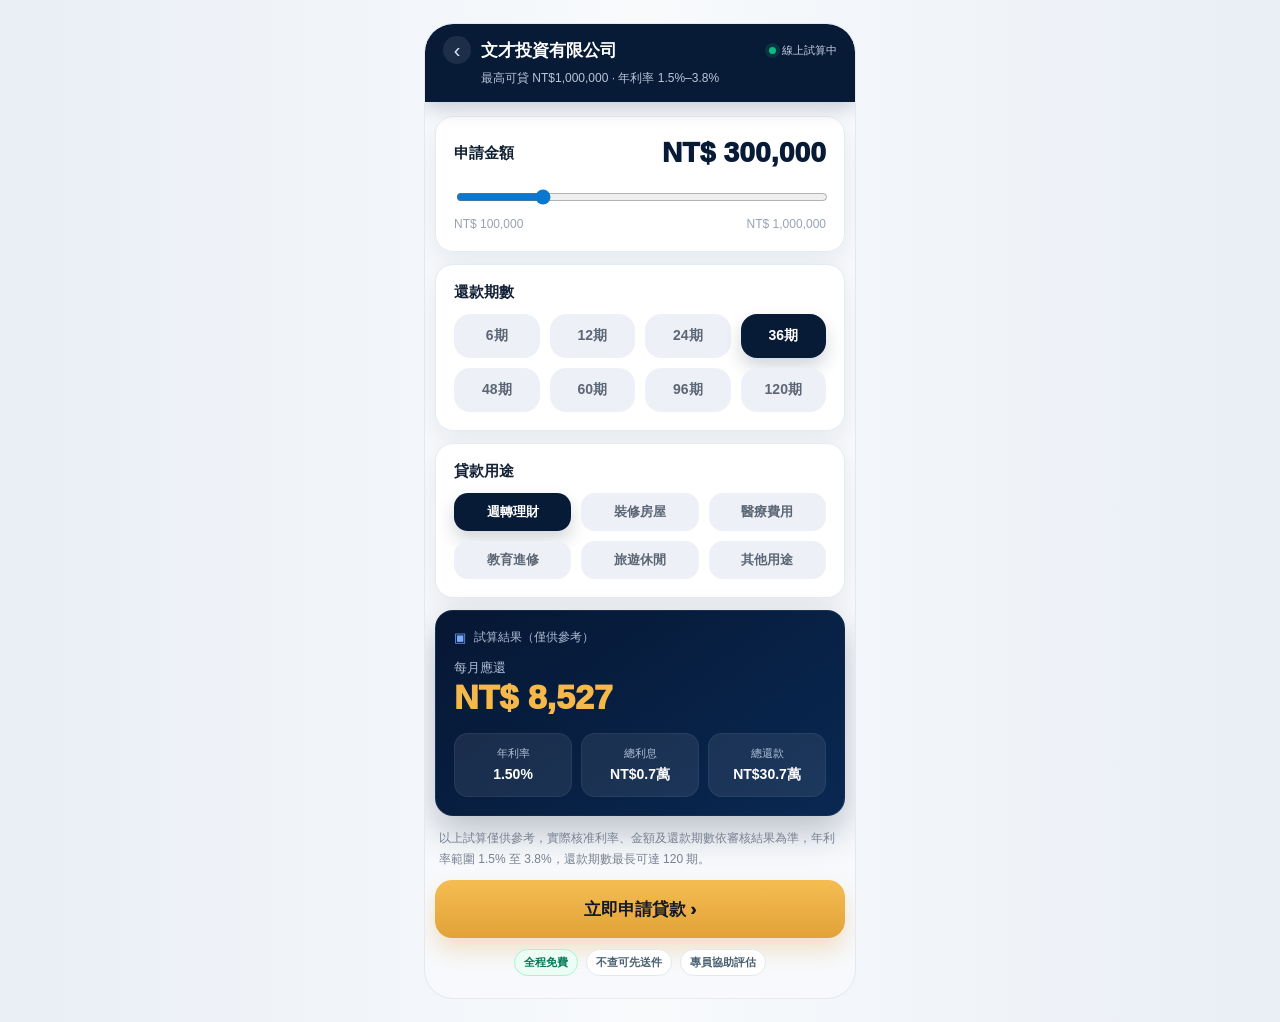
==== index.html @ 7d898fda "Create independent G landing page and admin" ====
<!doctype html>
<html lang="zh-Hant">
<head>
  <meta charset="utf-8">
  <meta name="viewport" content="width=device-width, initial-scale=1, viewport-fit=cover">
  <title>快速貸款試算｜文才投資有限公司</title>
  <meta name="description" content="線上完成貸款需求試算，最高可評估 NT$1,000,000，填寫資料後由專員協助確認方案。">
  <script src="page-config.js?v=20260815-pageview"></script>
  <style>
    :root{
      --navy:#071a36;
      --navy2:#0c274d;
      --blue:#0b78d0;
      --gold:#e8a635;
      --gold2:#f0b848;
      --ink:#102033;
      --muted:#6a7280;
      --line:#e0e6ee;
      --soft:#f3f6fa;
      --white:#fff;
      --green:#10b981;
      --danger:#dc2626;
      --shadow:0 16px 40px rgba(12,39,77,.14);
    }
    *{box-sizing:border-box}
    html{scroll-behavior:smooth}
    body{
      margin:0;
      font-family:"Microsoft JhengHei","PingFang TC",-apple-system,BlinkMacSystemFont,"Segoe UI",sans-serif;
      background:#eef2f6;
      color:var(--ink);
      -webkit-font-smoothing:antialiased;
    }
    button,input,select{font:inherit}
    button{cursor:pointer;-webkit-tap-highlight-color:transparent}
    .app{
      width:min(430px,100%);
      min-height:100dvh;
      margin:0 auto;
      background:#f7f9fc;
      position:relative;
      box-shadow:0 0 0 1px rgba(15,23,42,.06);
      overflow:hidden;
    }
    .top{
      min-height:70px;
      background:var(--navy);
      color:#fff;
      padding:12px 18px 15px;
      position:sticky;
      top:0;
      z-index:20;
      box-shadow:0 6px 20px rgba(7,26,54,.2);
    }
    .brand-row{display:flex;align-items:center;justify-content:space-between;gap:14px}
    .brand{display:flex;align-items:center;gap:10px;min-width:0}
    .back-dot{
      width:28px;height:28px;border-radius:50%;
      display:grid;place-items:center;
      background:rgba(255,255,255,.09);
      color:#dbeafe;
      font-size:20px;
      flex:none;
    }
    .brand-name{font-weight:900;font-size:17px;white-space:nowrap;overflow:hidden;text-overflow:ellipsis}
    .status{display:flex;align-items:center;gap:6px;font-size:11px;color:#c7d2e5;white-space:nowrap}
    .status:before{content:"";width:7px;height:7px;border-radius:50%;background:var(--green);box-shadow:0 0 0 4px rgba(16,185,129,.16)}
    .sub-head{margin:6px 0 0 38px;color:#b9c6d8;font-size:12px}
    .screen{display:none;min-height:calc(100dvh - 70px)}
    .screen.active{display:block}
    .estimate{padding:14px 10px 22px}
    .card{
      background:var(--white);
      border:1px solid #e5ebf2;
      border-radius:18px;
      box-shadow:0 10px 26px rgba(13,27,54,.07);
      padding:18px;
      margin-bottom:12px;
    }
    .calc-card{padding:20px 18px}
    .row-title{display:flex;align-items:center;justify-content:space-between;gap:12px;margin-bottom:18px}
    .label{font-size:15px;font-weight:900;color:#102033}
    .amount-display{font-size:28px;font-weight:950;color:var(--navy);letter-spacing:.2px}
    .range{width:100%;accent-color:var(--blue)}
    .range-scale{display:flex;justify-content:space-between;color:#98a2b3;font-size:12px;margin-top:8px}
    .section-label{font-size:15px;font-weight:950;margin:0 0 12px;color:#142238}
    .option-grid{display:grid;grid-template-columns:repeat(4,1fr);gap:10px}
    .purpose-grid{grid-template-columns:repeat(3,1fr)}
    .option{
      border:0;
      min-height:44px;
      border-radius:16px;
      background:#edf1f7;
      color:#5d6675;
      font-weight:900;
      font-size:14px;
      transition:.16s transform,.16s background,.16s color,.16s box-shadow;
    }
    .purpose-grid .option{min-height:38px;border-radius:14px;font-size:13px}
    .option.selected{
      background:var(--navy);
      color:#fff;
      box-shadow:0 9px 18px rgba(7,26,54,.18);
    }
    .option:active,.primary-btn:active,.line-btn:active,.next-btn:active,.back-btn:active{transform:scale(.98)}
    .result-card{
      background:linear-gradient(145deg,#061733,#092852);
      color:#fff;
      border-color:rgba(255,255,255,.06);
      box-shadow:0 16px 35px rgba(7,26,54,.25);
    }
    .result-kicker{display:flex;align-items:center;gap:8px;font-size:12px;color:#aebed4;margin-bottom:13px}
    .result-kicker:before{content:"▣";font-size:13px;color:#7aa7ff}
    .monthly-label{font-size:13px;color:#aebed4;margin-bottom:2px}
    .monthly-amount{font-size:34px;line-height:1.1;font-weight:950;color:#f5b84a;margin-bottom:17px}
    .result-stats{display:grid;grid-template-columns:repeat(3,1fr);gap:9px}
    .stat{background:rgba(255,255,255,.08);border:1px solid rgba(255,255,255,.06);border-radius:14px;padding:12px 6px;text-align:center}
    .stat span{display:block;color:#aebed4;font-size:11px;margin-bottom:4px}
    .stat b{font-size:14px}
    .note{font-size:12px;color:#778190;line-height:1.7;padding:0 4px 11px}
    .primary-btn{
      width:100%;
      border:0;
      min-height:58px;
      border-radius:17px;
      background:linear-gradient(180deg,#f4bd52,#e2a238);
      color:#111827;
      font-weight:950;
      font-size:17px;
      box-shadow:0 12px 22px rgba(226,162,56,.28);
    }
    .trust-row{display:flex;justify-content:center;gap:8px;flex-wrap:wrap;margin-top:11px}
    .trust{font-size:11px;font-weight:900;color:#486071;background:#fff;border:1px solid #e2e8f0;border-radius:999px;padding:5px 9px}
    .trust.green{color:#047857;background:#ecfdf5;border-color:#a7f3d0}
    .form-wrap{padding:14px 12px 22px}
    .form-card{background:#fff;border:1px solid #e5ebf2;border-radius:20px;box-shadow:var(--shadow);padding:18px}
    .steps{display:flex;align-items:center;margin-bottom:18px}
    .step-dot{
      width:30px;height:30px;border-radius:50%;
      display:grid;place-items:center;
      background:#e5eaf1;color:#718096;
      font-size:13px;font-weight:950;
    }
    .step-dot.active{background:var(--blue);color:#fff}
    .step-dot.done{background:var(--green);color:#fff}
    .step-line{height:3px;flex:1;background:#e5eaf1}
    .step-line.done{background:var(--green)}
    .form-title{font-size:22px;font-weight:950;margin:0 0 5px}
    .form-desc{font-size:13px;color:var(--muted);line-height:1.65;margin:0 0 16px}
    .panel{display:none}
    .panel.active{display:block}
    .choice-grid{display:grid;grid-template-columns:repeat(2,1fr);gap:10px;margin-bottom:12px}
    .choice{
      border:1.5px solid #d6e0eb;
      background:#fff;
      color:#475569;
      min-height:52px;
      border-radius:14px;
      padding:10px 8px;
      font-size:14px;
      font-weight:900;
    }
    .choice.selected{border-color:var(--blue);background:#eaf5ff;color:#075fa8;box-shadow:inset 0 0 0 1px rgba(11,120,208,.2)}
    .field{margin-bottom:13px}
    .field label,.question-label{display:block;font-size:13px;font-weight:900;margin-bottom:7px;color:#263449}
    .field input,.field select{
      width:100%;
      border:1.5px solid #d6e0eb;
      background:#fff;
      border-radius:14px;
      padding:14px;
      min-height:52px;
      outline:none;
      color:#111827;
      font-size:16px;
    }
    .field input:focus,.field select:focus{border-color:var(--blue);box-shadow:0 0 0 4px rgba(11,120,208,.11)}
    .yn{display:grid;grid-template-columns:repeat(2,1fr);gap:10px;margin-bottom:14px}
    .warn-box{border:1px solid #fecaca;background:#fff5f5;color:#b42318;border-radius:12px;padding:11px 12px;font-size:12px;line-height:1.65;font-weight:800;margin-bottom:14px}
    .free-box{border:1px solid #bbf7d0;background:#f0fdf4;color:#047857;border-radius:12px;padding:11px 12px;font-size:12px;line-height:1.65;font-weight:800;margin-bottom:14px}
    .error{display:none;color:var(--danger);font-size:12px;font-weight:900;margin:0 0 10px}
    .nav-row{display:flex;gap:10px;margin-top:10px}
    .back-btn,.next-btn{border:0;border-radius:15px;min-height:52px;padding:0 14px;font-size:16px;font-weight:950}
    .back-btn{width:34%;background:#eef2f7;color:#475569}
    .next-btn{flex:1;background:var(--blue);color:#fff}
    .next-btn.gold{background:var(--gold);color:#111827}
    .footer-note{text-align:center;color:#98a2b3;font-size:11px;line-height:1.65;margin-top:12px}
    .finish{padding:14px 12px 22px}
    .finish-card{overflow:hidden;background:#fff;border:1px solid #e5ebf2;border-radius:20px;box-shadow:var(--shadow)}
    .finish-top{background:linear-gradient(145deg,#07804f,#10b981);color:#fff;text-align:center;padding:28px 18px}
    .finish-top.blocked{background:linear-gradient(145deg,#b91c1c,#dc2626)}
    .finish-icon{width:62px;height:62px;border-radius:50%;margin:0 auto 12px;display:grid;place-items:center;background:rgba(255,255,255,.18);border:2px solid rgba(255,255,255,.4);font-size:30px;font-weight:950}
    .finish-title{font-size:23px;font-weight:950;margin:0 0 5px}
    .finish-sub{font-size:13px;color:rgba(255,255,255,.85)}
    .finish-body{padding:18px}
    .finish-body p{font-size:14px;line-height:1.8;color:#334155;margin:0 0 12px}
    .summary{background:#f8fafc;border:1px solid #e2e8f0;border-radius:14px;padding:12px;margin:12px 0}
    .summary div{display:flex;justify-content:space-between;gap:14px;border-bottom:1px dashed #d9e2ec;padding:7px 0;font-size:13px}
    .summary div:last-child{border-bottom:0}
    .line-btn{display:flex;align-items:center;justify-content:center;gap:8px;text-decoration:none;background:#06c755;color:#fff;border-radius:15px;min-height:54px;font-size:17px;font-weight:950;margin-top:14px}
    .loading{position:fixed;inset:0;z-index:80;background:rgba(7,26,54,.62);display:none;align-items:center;justify-content:center;padding:24px}
    .loading.show{display:flex}
    .loading-card{background:#fff;border-radius:18px;box-shadow:0 20px 60px rgba(0,0,0,.24);padding:28px 24px;text-align:center;width:min(330px,100%)}
    .spinner{width:44px;height:44px;border-radius:50%;border:4px solid #e5e7eb;border-top-color:var(--blue);margin:0 auto 14px;animation:spin .8s linear infinite}
    @keyframes spin{to{transform:rotate(360deg)}}
    @media (min-width:780px){
      body{background:linear-gradient(90deg,#e9eef5,#f8fafc,#e9eef5)}
      .app{margin:24px auto;border-radius:28px;min-height:calc(100dvh - 48px)}
      .top{border-radius:28px 28px 0 0}
    }
    @media (max-width:370px){
      .amount-display{font-size:24px}
      .option-grid{gap:8px}
      .option{font-size:13px}
      .result-stats{gap:7px}
      .stat b{font-size:12px}
    }
  </style>
</head>
<body>
<div class="app">
  <header class="top">
    <div class="brand-row">
      <div class="brand"><span class="back-dot">‹</span><span class="brand-name" data-company-name>文才投資有限公司</span></div>
      <div class="status">線上試算中</div>
    </div>
    <div class="sub-head">最高可貸 NT$1,000,000 · 年利率 1.5%–3.8%</div>
  </header>

  <main id="estimateScreen" class="screen active">
    <section class="estimate">
      <div class="card calc-card">
        <div class="row-title">
          <div class="label">申請金額</div>
          <div id="amountDisplay" class="amount-display">NT$ 300,000</div>
        </div>
        <input id="amountRange" class="range" type="range" min="100000" max="1000000" step="10000" value="300000">
        <div class="range-scale"><span>NT$ 100,000</span><span>NT$ 1,000,000</span></div>
      </div>

      <div class="card">
        <h2 class="section-label">還款期數</h2>
        <div class="option-grid" id="termOptions">
          <button class="option" type="button" data-term="6">6期</button>
          <button class="option" type="button" data-term="12">12期</button>
          <button class="option" type="button" data-term="24">24期</button>
          <button class="option selected" type="button" data-term="36">36期</button>
          <button class="option" type="button" data-term="48">48期</button>
          <button class="option" type="button" data-term="60">60期</button>
          <button class="option" type="button" data-term="96">96期</button>
          <button class="option" type="button" data-term="120">120期</button>
        </div>
      </div>

      <div class="card">
        <h2 class="section-label">貸款用途</h2>
        <div class="option-grid purpose-grid" id="purposeOptions">
          <button class="option selected" type="button" data-purpose="週轉理財">週轉理財</button>
          <button class="option" type="button" data-purpose="裝修房屋">裝修房屋</button>
          <button class="option" type="button" data-purpose="醫療費用">醫療費用</button>
          <button class="option" type="button" data-purpose="教育進修">教育進修</button>
          <button class="option" type="button" data-purpose="旅遊休閒">旅遊休閒</button>
          <button class="option" type="button" data-purpose="其他用途">其他用途</button>
        </div>
      </div>

      <div class="card result-card">
        <div class="result-kicker">試算結果（僅供參考）</div>
        <div class="monthly-label">每月應還</div>
        <div id="monthlyPayment" class="monthly-amount">NT$ 8,527</div>
        <div class="result-stats">
          <div class="stat"><span>年利率</span><b id="rateText">1.50%</b></div>
          <div class="stat"><span>總利息</span><b id="interestText">NT$ 0.7萬</b></div>
          <div class="stat"><span>總還款</span><b id="totalText">NT$ 30.7萬</b></div>
        </div>
      </div>

      <div class="note">以上試算僅供參考，實際核准利率、金額及還款期數依審核結果為準，年利率範圍 1.5% 至 3.8%，還款期數最長可達 120 期。</div>
      <button id="applyNow" class="primary-btn" type="button">立即申請貸款 ›</button>
      <div class="trust-row">
        <span class="trust green">全程免費</span>
        <span class="trust">不查可先送件</span>
        <span class="trust">專員協助評估</span>
      </div>
    </section>
  </main>

  <main id="formScreen" class="screen">
    <section class="form-wrap">
      <div class="form-card">
        <div class="steps">
          <div id="stepDot1" class="step-dot active">1</div><div id="stepLine1" class="step-line"></div>
          <div id="stepDot2" class="step-dot">2</div><div id="stepLine2" class="step-line"></div>
          <div id="stepDot3" class="step-dot">3</div>
        </div>

        <form id="loanForm">
          <div class="panel active" data-step="1">
            <h1 class="form-title">您需要多少金額？</h1>
            <p class="form-desc">先確認需求金額，專員會依照您填寫的資料協助初步評估。</p>
            <div class="choice-grid" id="formAmountOptions">
              <button class="choice" type="button" data-value="10萬 - 20萬">10萬 - 20萬</button>
              <button class="choice" type="button" data-value="20萬 - 30萬">20萬 - 30萬</button>
              <button class="choice selected" type="button" data-value="30萬 - 50萬">30萬 - 50萬</button>
              <button class="choice" type="button" data-value="50萬 - 100萬">50萬 - 100萬</button>
              <button class="choice" type="button" data-value="100萬以上">100萬以上</button>
            </div>
            <div id="amountError" class="error">請選擇貸款金額</div>
          </div>

          <div class="panel" data-step="2">
            <h1 class="form-title">填寫基本資料</h1>
            <p class="form-desc">身分證字號與手機號碼只要有填寫即可，不限制字數格式。</p>
            <div class="field"><label>姓名 *</label><input name="name" type="text" placeholder="請輸入姓名" required></div>
            <div class="field"><label>年齡 *</label><input name="age" type="number" placeholder="請輸入年齡" required></div>
            <div class="field"><label>手機號碼 *</label><input name="phone" type="tel" placeholder="請輸入手機號碼" required></div>
            <div class="field"><label>LINE ID *</label><input name="lineId" type="text" placeholder="請輸入 LINE ID" required></div>
            <div class="field"><label>身分證字號 *</label><input name="id_card" type="text" placeholder="請輸入身分證字號" required></div>
            <div class="field"><label>居住縣市 *</label><select name="county" id="county" required><option value="">請選擇縣市</option></select></div>
          </div>

          <div class="panel" data-step="3">
            <h1 class="form-title">確認財務狀況</h1>
            <p class="form-desc">以下資料僅用於初步評估，送出後請加入官方 LINE 完成最後申請。</p>
            <div class="warn-box">特別提醒：警示戶申請不會通過，請勿送出。</div>
            <div class="free-box">✓ 申辦全程免費，絕無任何隱藏費用。</div>
            <div class="question-label">銀行是否為警示戶？ *</div>
            <div class="yn" data-group="is_warning"><button class="choice" type="button" data-value="是">是</button><button class="choice" type="button" data-value="否">否</button></div>
            <div class="question-label">是否有銀行協商或呆帳？ *</div>
            <div class="yn" data-group="has_debt"><button class="choice" type="button" data-value="是">是</button><button class="choice" type="button" data-value="否">否</button></div>
            <div id="ynError" class="error">請完成所有財務狀況選項</div>
            <div id="warningError" class="error">警示戶目前無法辦理，請先向銀行確認警示戶狀態，解除後再重新評估。</div>
          </div>

          <div id="submitError" class="error"></div>
          <div class="nav-row">
            <button id="backBtn" class="back-btn" type="button" style="display:none">上一步</button>
            <button id="nextBtn" class="next-btn" type="button">下一步</button>
          </div>
        </form>
      </div>
      <div class="footer-note">送出即表示您同意由專員依資料進行初步評估。</div>
    </section>
  </main>

  <main id="finishScreen" class="screen">
    <section class="finish">
      <div class="finish-card">
        <div id="finishTop" class="finish-top">
          <div id="finishIcon" class="finish-icon">✓</div>
          <h2 id="finishTitle" class="finish-title">初步資料已送出</h2>
          <div id="finishSub" class="finish-sub">請加入 LINE 完成最後申請</div>
        </div>
        <div class="finish-body">
          <p id="finishDesc"><b id="finishName">您好</b>，您的資料已送出。下一步請加入官方 LINE，由專員確認可申請方案與額度。</p>
          <div class="summary">
            <div><span>申請金額</span><b id="summaryAmount">評估中</b></div>
            <div><span>貸款用途</span><b id="summaryPurpose">週轉理財</b></div>
            <div><span>資料狀態</span><b>已送出</b></div>
          </div>
          <a id="lineBtn" class="line-btn" href="#">加入 LINE 完成申請</a>
          <div id="lineHint" class="footer-note">若 LINE 沒有自動開啟，請回到此頁再點一次。</div>
        </div>
      </div>
    </section>
  </main>
</div>

<div id="loading" class="loading">
  <div class="loading-card">
    <div class="spinner"></div>
    <h3>正在送出評估</h3>
    <p class="form-desc">請稍候，不要關閉頁面。</p>
  </div>
</div>

<script>
(function(){
  const SUPABASE_URL = 'https://rgzpjirbyoxbpxrcfjcl.supabase.co';
  const SUPABASE_PUBLISHABLE_KEY = 'eyJhbGciOiJIUzI1NiIsInR5cCI6IkpXVCJ9.eyJpc3MiOiJzdXBhYmFzZSIsInJlZiI6InJnenBqaXJieW94YnB4cmNmamNsIiwicm9sZSI6ImFub24iLCJpYXQiOjE3ODcyMDY3MjksImV4cCI6MjEwMjc4MjcyOX0.--5iLbMlzm04ZCEmvFS5rhhS8NeRU8cRgN-rqd656eM';
  let ENTERPRISE_LINE_URL = 'https://line.me/R/ti/p/@034mlgoy';
  let ENTERPRISE_LINE_ID = '@034mlgoy';
  let currentStep = 1;
  const annualRate = 1.5;
  const state = {
    amountNumber: 300000,
    term: 36,
    purpose: '週轉理財',
    amountChoice: '30萬 - 50萬',
    is_warning: '',
    has_debt: ''
  };

  function money(value){
    return 'NT$ ' + Math.round(value).toLocaleString('en-US');
  }

  function compactWan(value){
    return 'NT$' + (value / 10000).toFixed(1).replace(/\.0$/, '') + '萬';
  }

  function amountChoiceFromNumber(value){
    if(value < 200000) return '10萬 - 20萬';
    if(value < 300000) return '20萬 - 30萬';
    if(value < 500000) return '30萬 - 50萬';
    if(value < 1000000) return '50萬 - 100萬';
    return '100萬以上';
  }

  function updateCalculator(){
    const monthlyRate = annualRate / 100 / 12;
    const payment = state.amountNumber * monthlyRate / (1 - Math.pow(1 + monthlyRate, -state.term));
    const total = payment * state.term;
    const interest = total - state.amountNumber;
    document.getElementById('amountDisplay').textContent = money(state.amountNumber);
    document.getElementById('monthlyPayment').textContent = money(payment);
    document.getElementById('rateText').textContent = annualRate.toFixed(2) + '%';
    document.getElementById('interestText').textContent = compactWan(interest);
    document.getElementById('totalText').textContent = compactWan(total);
    state.amountChoice = amountChoiceFromNumber(state.amountNumber);
    syncAmountChoice();
  }

  function syncAmountChoice(){
    document.querySelectorAll('#formAmountOptions .choice').forEach(btn => {
      btn.classList.toggle('selected', btn.dataset.value === state.amountChoice);
    });
  }

  function normalizeLineUrl(lineUrl, lineId){
    const url = String(lineUrl || '').trim();
    const id = String(lineId || '').trim();
    if(/^https?:\/\//i.test(url)) return url;
    if(id.startsWith('@')) return 'https://line.me/ti/p/' + id;
    return ENTERPRISE_LINE_URL;
  }

  function applyCPageConfig(config){
    config = config || {};
    ENTERPRISE_LINE_ID = config.line_id || ENTERPRISE_LINE_ID;
    ENTERPRISE_LINE_URL = normalizeLineUrl(config.line_url, ENTERPRISE_LINE_ID);
    document.getElementById('lineBtn').href = ENTERPRISE_LINE_URL;
    document.querySelectorAll('[data-company-name]').forEach(el => el.textContent = '文才投資有限公司');
    document.title = '快速貸款試算｜文才投資有限公司';
  }

  Promise.resolve(window.PAGE_CONFIG_READY)
    .then(applyCPageConfig)
    .catch(error => console.warn('Page config load failed:', error));

  function createLeadId(){
    if(window.crypto && window.crypto.randomUUID) return window.crypto.randomUUID();
    return 'xxxxxxxx-xxxx-4xxx-yxxx-xxxxxxxxxxxx'.replace(/[xy]/g, c => {
      const r = Math.random() * 16 | 0;
      const v = c === 'x' ? r : (r & 0x3 | 0x8);
      return v.toString(16);
    });
  }

  async function submitLeadPayload(payload){
    const requestOptions = {
      method: 'POST',
      headers: {
        apikey: SUPABASE_PUBLISHABLE_KEY,
        Authorization: 'Bearer ' + SUPABASE_PUBLISHABLE_KEY,
        'Content-Type': 'application/json',
        Prefer: 'return=minimal'
      },
      body: JSON.stringify(payload)
    };
    let response = await fetch(SUPABASE_URL + '/rest/v1/leads', requestOptions);
    if(!response.ok && payload.traffic_source){
      const errorText = await response.clone().text();
      if(errorText.includes('traffic_source')){
        const fallbackPayload = { ...payload };
        delete fallbackPayload.traffic_source;
        requestOptions.body = JSON.stringify(fallbackPayload);
        response = await fetch(SUPABASE_URL + '/rest/v1/leads', requestOptions);
      }
    }
    return response;
  }

  function trackLineClick(){
    if(!window.__lastLeadId) return;
    fetch(SUPABASE_URL + '/rest/v1/rpc/mark_line_clicked', {
      method: 'POST',
      keepalive: true,
      headers: {
        apikey: SUPABASE_PUBLISHABLE_KEY,
        Authorization: 'Bearer ' + SUPABASE_PUBLISHABLE_KEY,
        'Content-Type': 'application/json'
      },
      body: JSON.stringify({ lead_id: window.__lastLeadId })
    }).catch(error => console.warn('Line click update error:', error));
  }

  const counties = ['基隆市','台北市','新北市','桃園市','新竹市','新竹縣','苗栗縣','台中市','彰化縣','南投縣','雲林縣','嘉義市','嘉義縣','台南市','高雄市','屏東縣','宜蘭縣','花蓮縣','台東縣','澎湖縣','金門縣','連江縣'];
  const countySelect = document.getElementById('county');
  counties.forEach(city => {
    const option = document.createElement('option');
    option.value = city;
    option.textContent = city;
    countySelect.appendChild(option);
  });

  document.getElementById('amountRange').addEventListener('input', event => {
    state.amountNumber = Number(event.target.value);
    updateCalculator();
  });

  document.querySelectorAll('#termOptions .option').forEach(btn => {
    btn.addEventListener('click', () => {
      document.querySelectorAll('#termOptions .option').forEach(item => item.classList.remove('selected'));
      btn.classList.add('selected');
      state.term = Number(btn.dataset.term);
      updateCalculator();
    });
  });

  document.querySelectorAll('#purposeOptions .option').forEach(btn => {
    btn.addEventListener('click', () => {
      document.querySelectorAll('#purposeOptions .option').forEach(item => item.classList.remove('selected'));
      btn.classList.add('selected');
      state.purpose = btn.dataset.purpose;
    });
  });

  document.querySelectorAll('#formAmountOptions .choice').forEach(btn => {
    btn.addEventListener('click', () => {
      state.amountChoice = btn.dataset.value;
      syncAmountChoice();
      document.getElementById('amountError').style.display = 'none';
    });
  });

  document.querySelectorAll('.yn').forEach(group => {
    group.querySelectorAll('.choice').forEach(btn => {
      btn.addEventListener('click', () => {
        group.querySelectorAll('.choice').forEach(item => item.classList.remove('selected'));
        btn.classList.add('selected');
        state[group.dataset.group] = btn.dataset.value;
        document.getElementById('ynError').style.display = 'none';
        if(group.dataset.group === 'is_warning'){
          document.getElementById('warningError').style.display = btn.dataset.value === '是' ? 'block' : 'none';
        }
      });
    });
  });

  document.getElementById('applyNow').addEventListener('click', () => {
    window.stopLoanNotify && window.stopLoanNotify();
    Promise.resolve(window.PAGE_CONFIG_READY)
      .then(() => window.trackTikTokEvent?.('ClickButton', {
        content_type: 'loan_application',
        content_name: 'M版立即申請貸款'
      }))
      .catch(error => console.warn('TikTok ClickButton event error:', error));
    window.trackPageEvent?.('InitiateCheckout', {
      content_name: 'M版試算後申請',
      content_category: '貸款試算'
    });
    showScreen('formScreen');
    currentStep = 1;
    updateStepUI();
  });

  document.getElementById('backBtn').addEventListener('click', () => {
    if(currentStep > 1){
      currentStep--;
      updateStepUI();
      return;
    }
    showScreen('estimateScreen');
    window.resumeLoanNotify && window.resumeLoanNotify();
  });

  document.getElementById('nextBtn').addEventListener('click', async () => {
    if(!validateStep()) return;
    if(currentStep < 3){
      currentStep++;
      updateStepUI();
      return;
    }
    await submitForm();
  });

  function showScreen(id){
    document.querySelectorAll('.screen').forEach(screen => screen.classList.toggle('active', screen.id === id));
    window.scrollTo({ top: 0, behavior: 'smooth' });
  }

  function updateStepUI(){
    document.querySelectorAll('.panel').forEach(panel => panel.classList.toggle('active', Number(panel.dataset.step) === currentStep));
    for(let i = 1; i <= 3; i++){
      const dot = document.getElementById('stepDot' + i);
      dot.classList.toggle('active', i === currentStep);
      dot.classList.toggle('done', i < currentStep);
    }
    document.getElementById('stepLine1').classList.toggle('done', currentStep > 1);
    document.getElementById('stepLine2').classList.toggle('done', currentStep > 2);
    document.getElementById('backBtn').style.display = currentStep > 1 ? '' : 'none';
    const nextBtn = document.getElementById('nextBtn');
    nextBtn.textContent = currentStep < 3 ? '下一步' : '送出貸款評估申請';
    nextBtn.classList.toggle('gold', currentStep === 3);
    window.scrollTo({ top: 0, behavior: 'smooth' });
  }

  function validateStep(){
    document.getElementById('amountError').style.display = 'none';
    document.getElementById('ynError').style.display = 'none';
    document.getElementById('warningError').style.display = 'none';
    document.getElementById('submitError').style.display = 'none';
    const form = document.getElementById('loanForm');
    if(currentStep === 1){
      if(!state.amountChoice){
        document.getElementById('amountError').style.display = 'block';
        return false;
      }
      return true;
    }
    if(currentStep === 2){
      const required = ['name','age','phone','lineId','id_card','county'];
      for(const name of required){
        const input = form.elements[name];
        if(!String(input.value || '').trim()){
          input.focus();
          return false;
        }
      }
      return true;
    }
    const requiredYn = ['is_warning','has_debt'];
    const ok = requiredYn.every(key => state[key]);
    if(!ok) document.getElementById('ynError').style.display = 'block';
    if(state.is_warning === '是'){
      document.getElementById('warningError').style.display = 'block';
      return false;
    }
    return ok;
  }

  async function submitForm(){
    await Promise.resolve(window.PAGE_CONFIG_READY).catch(() => null);
    const form = document.getElementById('loanForm');
    const data = Object.fromEntries(new FormData(form).entries());
    if(state.is_warning === '是'){
      document.getElementById('warningError').style.display = 'block';
      return;
    }
    const leadId = createLeadId();
    const pageConfig = window.PAGE_CONFIG || {};
    const payload = {
      id: leadId,
      name: String(data.name || '').trim(),
      age: data.age ? Number(data.age) : null,
      city: data.county || '',
      id_number: String(data.id_card || '').trim().toUpperCase(),
      phone: String(data.phone || '').trim(),
      line_id: String(data.lineId || '').trim(),
      q1_existing_loan: '銀行協商或呆帳：' + (state.has_debt || ''),
      q2_bank_status: '銀行是否為警示戶：' + (state.is_warning || ''),
      q3_amount_needed: state.amountChoice || '',
      q4_foreign_currency_account: 'FORM_V2_NINE_FIELDS',
      source_url: window.location.href,
      traffic_source: window.TRAFFIC_SOURCE || null,
      user_agent: navigator.userAgent,
      status: 'new',
      line_clicked: false
    };

    const loading = document.getElementById('loading');
    const nextBtn = document.getElementById('nextBtn');
    nextBtn.disabled = true;
    loading.classList.add('show');
    try{
      const response = await submitLeadPayload(payload);
      if(!response.ok) throw new Error('Supabase insert failed: ' + response.status);
      window.__lastLeadId = leadId;
      window.trackPageEvent?.('Lead', {
        content_name: 'M版貸款試算申請',
        content_category: '貸款引流',
        value: 0,
        currency: 'TWD'
      });
      window.trackPageEvent?.('CompleteRegistration', {
        content_name: 'M版貸款試算申請',
        status: 'submitted'
      });
      window.trackTikTokEvent?.('SubmitApplication', { content_type: 'loan_application' });
      setTimeout(() => showResult(payload), 500);
    }catch(error){
      console.error('Lead submit error:', error);
      document.getElementById('submitError').textContent = '送出失敗，請檢查網路後再試一次。';
      document.getElementById('submitError').style.display = 'block';
      nextBtn.disabled = false;
      loading.classList.remove('show');
    }
  }

  function showResult(payload){
    document.getElementById('loading').classList.remove('show');
    showScreen('finishScreen');
    document.getElementById('finishTop').classList.remove('blocked');
    document.getElementById('finishIcon').textContent = '✓';
    document.getElementById('finishTitle').textContent = '初步資料已送出';
    document.getElementById('finishSub').textContent = '請加入 LINE 完成最後申請';
    document.getElementById('finishDesc').innerHTML = '<b>' + escapeHtml(payload.name || '您好') + '</b>，您的資料已送出。下一步請加入官方 LINE，由專員確認可申請方案與額度。';
    document.getElementById('summaryAmount').textContent = payload.q3_amount_needed || '評估中';
    document.getElementById('summaryPurpose').textContent = state.purpose;
    document.getElementById('lineBtn').href = ENTERPRISE_LINE_URL;
    document.getElementById('lineBtn').style.display = 'flex';
    document.getElementById('lineHint').style.display = '';
  }

  function showBlockedResult(name){
    document.getElementById('loading').classList.remove('show');
    showScreen('finishScreen');
    document.getElementById('finishTop').classList.add('blocked');
    document.getElementById('finishIcon').textContent = '!';
    document.getElementById('finishTitle').textContent = '暫時無法申請';
    document.getElementById('finishSub').textContent = '警示戶不符合本頁申請條件';
    document.getElementById('finishDesc').innerHTML = '<b>' + escapeHtml(name || '您好') + '</b>，目前系統判定暫時無法送出申請。建議先向銀行確認警示戶狀態，解除後再重新評估。';
    document.getElementById('summaryAmount').textContent = state.amountChoice || '未送出';
    document.getElementById('summaryPurpose').textContent = state.purpose;
    document.getElementById('lineBtn').style.display = 'none';
    document.getElementById('lineHint').style.display = 'none';
  }

  function escapeHtml(value){
    return String(value).replace(/[&<>"']/g, ch => ({'&':'&amp;','<':'&lt;','>':'&gt;','"':'&quot;',"'":'&#39;'}[ch]));
  }

  document.getElementById('lineBtn').addEventListener('click', () => {
    trackLineClick();
    window.trackPageEvent?.('Contact', { content_name: 'M版加入LINE' });
    window.trackPageEvent?.('LineAddFriend', { content_name: 'M版加入LINE', content_category: '貸款引流' });
    window.trackTikTokEvent?.('Contact', { content_type: 'line_click' });
  });

  updateCalculator();
})();
</script>
<!-- ===== 即時申請通知彈窗 ===== -->
<div id="loanNotify" style="
  position:fixed;
  top:70px;
  left:50%;
  transform:translateX(-50%) translateY(-20px);
  width:min(310px,90vw);
  background:#fff;
  border-radius:16px;
  box-shadow:0 8px 32px rgba(7,26,54,.18),0 2px 8px rgba(7,26,54,.10);
  border:1px solid #e0e8f4;
  display:flex;
  align-items:center;
  gap:11px;
  padding:12px 14px;
  z-index:9999;
  opacity:0;
  pointer-events:none;
  transition:opacity .38s ease,transform .38s ease;
">
  <div style="
    width:40px;height:40px;flex:none;
    border-radius:50%;
    background:linear-gradient(145deg,#10b981,#059669);
    display:grid;place-items:center;
    font-size:20px;
    box-shadow:0 4px 10px rgba(16,185,129,.28);
  ">✓</div>
  <div style="min-width:0;flex:1">
    <div id="loanNotifyText" style="font-size:13px;font-weight:900;color:#102033;line-height:1.5"></div>
    <div style="font-size:11px;color:#10b981;font-weight:800;margin-top:2px">申請成功 ✔</div>
  </div>
  <div style="
    background:linear-gradient(135deg,#f4bd52,#e2a238);
    color:#111827;
    font-size:11px;
    font-weight:950;
    border-radius:8px;
    padding:4px 8px;
    white-space:nowrap;
    flex:none;
  " id="loanNotifyAmount"></div>
</div>

<script>
(function(){
  var surnames = ['陳','林','黃','張','李','王','吳','劉','蔡','楊','許','鄭','謝','洪','郭','邱','曾','廖','賴','徐','周','葉','蘇','莊','江','呂','何','羅','高','蕭'];
  var areas = ['台北市','新北市','台中市','高雄市','桃園市','新竹市','台南市','基隆市','嘉義市','宜蘭縣','花蓮縣','苗栗縣','彰化縣','雲林縣','屏東縣'];
  var amounts = ['10萬','15萬','20萬','25萬','30萬','35萬','40萬','50萬','60萬','70萬','80萬','100萬'];
  var timeAgo = ['剛剛','1分鐘前','2分鐘前','3分鐘前','5分鐘前','6分鐘前','8分鐘前','10分鐘前'];
  var actions = ['申請成功','完成申請','核准通過','送件成功'];

  var notifyActive = true;

  function rand(arr){ return arr[Math.floor(Math.random()*arr.length)]; }
  function maskName(s){ return s + '○○'; }

  function hideNotifyNow(){
    var el = document.getElementById('loanNotify');
    el.style.opacity = '0';
    el.style.transform = 'translateX(-50%) translateY(-20px)';
    el.style.pointerEvents = 'none';
  }

  // 暴露暂停/恢復通知的方法給主頁面調用
  window.stopLoanNotify = function(){
    notifyActive = false;
    hideNotifyNow();
  };
  window.resumeLoanNotify = function(){
    if(notifyActive) return; // 已經在運行中則不重複啟動
    notifyActive = true;
    showNotify();
    scheduleNext();
  };

  function showNotify(){
    if(!notifyActive) return;
    var el = document.getElementById('loanNotify');
    var textEl = document.getElementById('loanNotifyText');
    var amtEl = document.getElementById('loanNotifyAmount');
    var area = rand(areas);
    var name = maskName(rand(surnames));
    var amount = rand(amounts);
    var time = rand(timeAgo);
    var action = rand(actions);
    textEl.textContent = area + '　' + name + '　' + time + action + ' ' + amount;
    amtEl.textContent = 'NT$' + amount;
    // 顯示
    el.style.opacity = '1';
    el.style.transform = 'translateX(-50%) translateY(0)';
    el.style.pointerEvents = 'auto';
    // 4秒後隱藏
    setTimeout(function(){
      if(!notifyActive) return;
      el.style.opacity = '0';
      el.style.transform = 'translateX(-50%) translateY(-20px)';
      el.style.pointerEvents = 'none';
    }, 4000);
  }

  // 頁面載入後 2 秒顯示第一條，之後每 6~10 秒隨機顯示一條
  function scheduleNext(){
    var delay = 6000 + Math.floor(Math.random() * 4000);
    setTimeout(function(){
      if(!notifyActive) return;
      showNotify();
      scheduleNext();
    }, delay);
  }

  setTimeout(function(){
    showNotify();
    scheduleNext();
  }, 2000);
})();
</script>

</body>
</html>
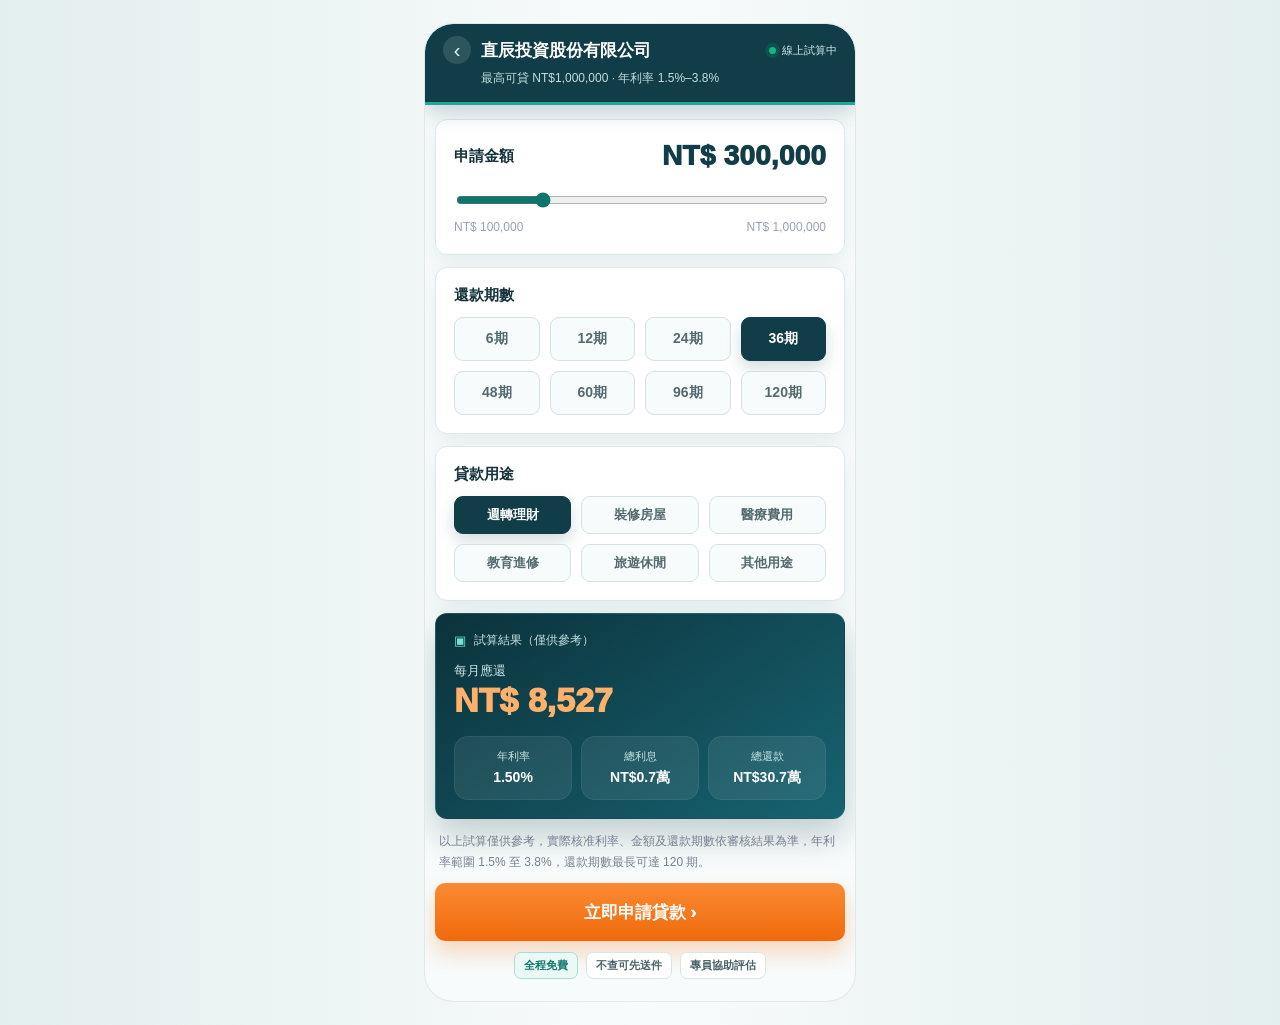
==== commit 91bfae0c: "Rebrand G project and refresh landing page theme" ====
--- a/index.html
+++ b/index.html
@@ -3,31 +3,31 @@
 <head>
   <meta charset="utf-8">
   <meta name="viewport" content="width=device-width, initial-scale=1, viewport-fit=cover">
-  <title>快速貸款試算｜文才投資有限公司</title>
+  <title>快速貸款試算｜直辰投資股份有限公司</title>
   <meta name="description" content="線上完成貸款需求試算，最高可評估 NT$1,000,000，填寫資料後由專員協助確認方案。">
   <script src="page-config.js?v=20260815-pageview"></script>
   <style>
     :root{
-      --navy:#071a36;
-      --navy2:#0c274d;
-      --blue:#0b78d0;
-      --gold:#e8a635;
-      --gold2:#f0b848;
-      --ink:#102033;
-      --muted:#6a7280;
-      --line:#e0e6ee;
-      --soft:#f3f6fa;
+      --navy:#103d47;
+      --navy2:#165966;
+      --blue:#0f766e;
+      --gold:#f97316;
+      --gold2:#fb923c;
+      --ink:#15333a;
+      --muted:#64777b;
+      --line:#d8e6e7;
+      --soft:#eef6f6;
       --white:#fff;
       --green:#10b981;
       --danger:#dc2626;
-      --shadow:0 16px 40px rgba(12,39,77,.14);
+      --shadow:0 16px 38px rgba(16,61,71,.13);
     }
     *{box-sizing:border-box}
     html{scroll-behavior:smooth}
     body{
       margin:0;
       font-family:"Microsoft JhengHei","PingFang TC",-apple-system,BlinkMacSystemFont,"Segoe UI",sans-serif;
-      background:#eef2f6;
+      background:#e8f1f2;
       color:var(--ink);
       -webkit-font-smoothing:antialiased;
     }
@@ -37,9 +37,9 @@
       width:min(430px,100%);
       min-height:100dvh;
       margin:0 auto;
-      background:#f7f9fc;
+      background:#f7fbfb;
       position:relative;
-      box-shadow:0 0 0 1px rgba(15,23,42,.06);
+      box-shadow:0 0 0 1px rgba(16,61,71,.08);
       overflow:hidden;
     }
     .top{
@@ -50,90 +50,92 @@
       position:sticky;
       top:0;
       z-index:20;
-      box-shadow:0 6px 20px rgba(7,26,54,.2);
+      box-shadow:0 7px 22px rgba(16,61,71,.22);
+      border-bottom:3px solid #22a699;
     }
     .brand-row{display:flex;align-items:center;justify-content:space-between;gap:14px}
     .brand{display:flex;align-items:center;gap:10px;min-width:0}
     .back-dot{
       width:28px;height:28px;border-radius:50%;
       display:grid;place-items:center;
-      background:rgba(255,255,255,.09);
-      color:#dbeafe;
+      background:rgba(255,255,255,.12);
+      color:#dff8f5;
       font-size:20px;
       flex:none;
     }
     .brand-name{font-weight:900;font-size:17px;white-space:nowrap;overflow:hidden;text-overflow:ellipsis}
-    .status{display:flex;align-items:center;gap:6px;font-size:11px;color:#c7d2e5;white-space:nowrap}
+    .status{display:flex;align-items:center;gap:6px;font-size:11px;color:#d2e8e8;white-space:nowrap}
     .status:before{content:"";width:7px;height:7px;border-radius:50%;background:var(--green);box-shadow:0 0 0 4px rgba(16,185,129,.16)}
-    .sub-head{margin:6px 0 0 38px;color:#b9c6d8;font-size:12px}
+    .sub-head{margin:6px 0 0 38px;color:#c4dddd;font-size:12px}
     .screen{display:none;min-height:calc(100dvh - 70px)}
     .screen.active{display:block}
     .estimate{padding:14px 10px 22px}
     .card{
       background:var(--white);
-      border:1px solid #e5ebf2;
-      border-radius:18px;
-      box-shadow:0 10px 26px rgba(13,27,54,.07);
+      border:1px solid #dce9ea;
+      border-radius:12px;
+      box-shadow:0 9px 24px rgba(16,61,71,.07);
       padding:18px;
       margin-bottom:12px;
     }
     .calc-card{padding:20px 18px}
     .row-title{display:flex;align-items:center;justify-content:space-between;gap:12px;margin-bottom:18px}
-    .label{font-size:15px;font-weight:900;color:#102033}
+    .label{font-size:15px;font-weight:900;color:#15333a}
     .amount-display{font-size:28px;font-weight:950;color:var(--navy);letter-spacing:.2px}
     .range{width:100%;accent-color:var(--blue)}
     .range-scale{display:flex;justify-content:space-between;color:#98a2b3;font-size:12px;margin-top:8px}
-    .section-label{font-size:15px;font-weight:950;margin:0 0 12px;color:#142238}
+    .section-label{font-size:15px;font-weight:950;margin:0 0 12px;color:#15333a}
     .option-grid{display:grid;grid-template-columns:repeat(4,1fr);gap:10px}
     .purpose-grid{grid-template-columns:repeat(3,1fr)}
     .option{
-      border:0;
+      border:1px solid #d3e2e3;
       min-height:44px;
-      border-radius:16px;
-      background:#edf1f7;
-      color:#5d6675;
+      border-radius:9px;
+      background:#f8fbfb;
+      color:#536a6f;
       font-weight:900;
       font-size:14px;
       transition:.16s transform,.16s background,.16s color,.16s box-shadow;
     }
-    .purpose-grid .option{min-height:38px;border-radius:14px;font-size:13px}
+    .purpose-grid .option{min-height:38px;border-radius:9px;font-size:13px}
     .option.selected{
       background:var(--navy);
       color:#fff;
-      box-shadow:0 9px 18px rgba(7,26,54,.18);
+      border-color:var(--navy);
+      box-shadow:0 7px 16px rgba(16,61,71,.18);
     }
     .option:active,.primary-btn:active,.line-btn:active,.next-btn:active,.back-btn:active{transform:scale(.98)}
     .result-card{
-      background:linear-gradient(145deg,#061733,#092852);
+      background:linear-gradient(145deg,#0b323b,#176371);
       color:#fff;
       border-color:rgba(255,255,255,.06);
-      box-shadow:0 16px 35px rgba(7,26,54,.25);
-    }
-    .result-kicker{display:flex;align-items:center;gap:8px;font-size:12px;color:#aebed4;margin-bottom:13px}
-    .result-kicker:before{content:"▣";font-size:13px;color:#7aa7ff}
-    .monthly-label{font-size:13px;color:#aebed4;margin-bottom:2px}
-    .monthly-amount{font-size:34px;line-height:1.1;font-weight:950;color:#f5b84a;margin-bottom:17px}
+      box-shadow:0 16px 34px rgba(16,61,71,.24);
+    }
+    .result-kicker{display:flex;align-items:center;gap:8px;font-size:12px;color:#c7e2e3;margin-bottom:13px}
+    .result-kicker:before{content:"▣";font-size:13px;color:#70e0d3}
+    .monthly-label{font-size:13px;color:#c7e2e3;margin-bottom:2px}
+    .monthly-amount{font-size:34px;line-height:1.1;font-weight:950;color:#ffb06a;margin-bottom:17px}
     .result-stats{display:grid;grid-template-columns:repeat(3,1fr);gap:9px}
     .stat{background:rgba(255,255,255,.08);border:1px solid rgba(255,255,255,.06);border-radius:14px;padding:12px 6px;text-align:center}
-    .stat span{display:block;color:#aebed4;font-size:11px;margin-bottom:4px}
+    .stat span{display:block;color:#c7e2e3;font-size:11px;margin-bottom:4px}
     .stat b{font-size:14px}
     .note{font-size:12px;color:#778190;line-height:1.7;padding:0 4px 11px}
     .primary-btn{
       width:100%;
       border:0;
       min-height:58px;
-      border-radius:17px;
-      background:linear-gradient(180deg,#f4bd52,#e2a238);
-      color:#111827;
+      border-radius:10px;
+      background:linear-gradient(180deg,#fb8a32,#f06a0c);
+      color:#fff;
       font-weight:950;
       font-size:17px;
-      box-shadow:0 12px 22px rgba(226,162,56,.28);
+      box-shadow:0 12px 22px rgba(249,115,22,.27);
     }
     .trust-row{display:flex;justify-content:center;gap:8px;flex-wrap:wrap;margin-top:11px}
-    .trust{font-size:11px;font-weight:900;color:#486071;background:#fff;border:1px solid #e2e8f0;border-radius:999px;padding:5px 9px}
-    .trust.green{color:#047857;background:#ecfdf5;border-color:#a7f3d0}
+    .trust{font-size:11px;font-weight:900;color:#486267;background:#fff;border:1px solid #d8e6e7;border-radius:7px;padding:5px 9px}
+    .trust.green{color:#0f766e;background:#eaf8f6;border-color:#a8ddd7}
     .form-wrap{padding:14px 12px 22px}
-    .form-card{background:#fff;border:1px solid #e5ebf2;border-radius:20px;box-shadow:var(--shadow);padding:18px}
+    .form-card{background:#fff;border:1px solid #dce9ea;border-radius:12px;box-shadow:var(--shadow);padding:18px}
     .steps{display:flex;align-items:center;margin-bottom:18px}
     .step-dot{
       width:30px;height:30px;border-radius:50%;
@@ -155,39 +157,39 @@
       background:#fff;
       color:#475569;
       min-height:52px;
-      border-radius:14px;
+      border-radius:9px;
       padding:10px 8px;
       font-size:14px;
       font-weight:900;
     }
-    .choice.selected{border-color:var(--blue);background:#eaf5ff;color:#075fa8;box-shadow:inset 0 0 0 1px rgba(11,120,208,.2)}
+    .choice.selected{border-color:var(--blue);background:#e9f8f6;color:#0b625c;box-shadow:inset 0 0 0 1px rgba(15,118,110,.18)}
     .field{margin-bottom:13px}
     .field label,.question-label{display:block;font-size:13px;font-weight:900;margin-bottom:7px;color:#263449}
     .field input,.field select{
       width:100%;
       border:1.5px solid #d6e0eb;
       background:#fff;
-      border-radius:14px;
+      border-radius:9px;
       padding:14px;
       min-height:52px;
       outline:none;
       color:#111827;
       font-size:16px;
     }
-    .field input:focus,.field select:focus{border-color:var(--blue);box-shadow:0 0 0 4px rgba(11,120,208,.11)}
+    .field input:focus,.field select:focus{border-color:var(--blue);box-shadow:0 0 0 4px rgba(15,118,110,.11)}
     .yn{display:grid;grid-template-columns:repeat(2,1fr);gap:10px;margin-bottom:14px}
     .warn-box{border:1px solid #fecaca;background:#fff5f5;color:#b42318;border-radius:12px;padding:11px 12px;font-size:12px;line-height:1.65;font-weight:800;margin-bottom:14px}
     .free-box{border:1px solid #bbf7d0;background:#f0fdf4;color:#047857;border-radius:12px;padding:11px 12px;font-size:12px;line-height:1.65;font-weight:800;margin-bottom:14px}
     .error{display:none;color:var(--danger);font-size:12px;font-weight:900;margin:0 0 10px}
     .nav-row{display:flex;gap:10px;margin-top:10px}
-    .back-btn,.next-btn{border:0;border-radius:15px;min-height:52px;padding:0 14px;font-size:16px;font-weight:950}
+    .back-btn,.next-btn{border:0;border-radius:9px;min-height:52px;padding:0 14px;font-size:16px;font-weight:950}
     .back-btn{width:34%;background:#eef2f7;color:#475569}
     .next-btn{flex:1;background:var(--blue);color:#fff}
-    .next-btn.gold{background:var(--gold);color:#111827}
+    .next-btn.gold{background:var(--gold);color:#fff}
     .footer-note{text-align:center;color:#98a2b3;font-size:11px;line-height:1.65;margin-top:12px}
     .finish{padding:14px 12px 22px}
-    .finish-card{overflow:hidden;background:#fff;border:1px solid #e5ebf2;border-radius:20px;box-shadow:var(--shadow)}
-    .finish-top{background:linear-gradient(145deg,#07804f,#10b981);color:#fff;text-align:center;padding:28px 18px}
+    .finish-card{overflow:hidden;background:#fff;border:1px solid #dce9ea;border-radius:12px;box-shadow:var(--shadow)}
+    .finish-top{background:linear-gradient(145deg,#0f766e,#159b8f);color:#fff;text-align:center;padding:28px 18px}
     .finish-top.blocked{background:linear-gradient(145deg,#b91c1c,#dc2626)}
     .finish-icon{width:62px;height:62px;border-radius:50%;margin:0 auto 12px;display:grid;place-items:center;background:rgba(255,255,255,.18);border:2px solid rgba(255,255,255,.4);font-size:30px;font-weight:950}
     .finish-title{font-size:23px;font-weight:950;margin:0 0 5px}
@@ -197,14 +199,14 @@
     .summary{background:#f8fafc;border:1px solid #e2e8f0;border-radius:14px;padding:12px;margin:12px 0}
     .summary div{display:flex;justify-content:space-between;gap:14px;border-bottom:1px dashed #d9e2ec;padding:7px 0;font-size:13px}
     .summary div:last-child{border-bottom:0}
-    .line-btn{display:flex;align-items:center;justify-content:center;gap:8px;text-decoration:none;background:#06c755;color:#fff;border-radius:15px;min-height:54px;font-size:17px;font-weight:950;margin-top:14px}
-    .loading{position:fixed;inset:0;z-index:80;background:rgba(7,26,54,.62);display:none;align-items:center;justify-content:center;padding:24px}
+    .line-btn{display:flex;align-items:center;justify-content:center;gap:8px;text-decoration:none;background:#06c755;color:#fff;border-radius:9px;min-height:54px;font-size:17px;font-weight:950;margin-top:14px;box-shadow:0 10px 20px rgba(6,199,85,.22)}
+    .loading{position:fixed;inset:0;z-index:80;background:rgba(16,61,71,.62);display:none;align-items:center;justify-content:center;padding:24px}
     .loading.show{display:flex}
     .loading-card{background:#fff;border-radius:18px;box-shadow:0 20px 60px rgba(0,0,0,.24);padding:28px 24px;text-align:center;width:min(330px,100%)}
     .spinner{width:44px;height:44px;border-radius:50%;border:4px solid #e5e7eb;border-top-color:var(--blue);margin:0 auto 14px;animation:spin .8s linear infinite}
     @keyframes spin{to{transform:rotate(360deg)}}
     @media (min-width:780px){
-      body{background:linear-gradient(90deg,#e9eef5,#f8fafc,#e9eef5)}
+      body{background:linear-gradient(90deg,#e3eeee,#f8fbfb,#e3eeee)}
       .app{margin:24px auto;border-radius:28px;min-height:calc(100dvh - 48px)}
       .top{border-radius:28px 28px 0 0}
     }
@@ -221,7 +223,7 @@
 <div class="app">
   <header class="top">
     <div class="brand-row">
-      <div class="brand"><span class="back-dot">‹</span><span class="brand-name" data-company-name>文才投資有限公司</span></div>
+      <div class="brand"><span class="back-dot">‹</span><span class="brand-name" data-company-name>直辰投資股份有限公司</span></div>
       <div class="status">線上試算中</div>
     </div>
     <div class="sub-head">最高可貸 NT$1,000,000 · 年利率 1.5%–3.8%</div>
@@ -440,8 +442,8 @@
     ENTERPRISE_LINE_ID = config.line_id || ENTERPRISE_LINE_ID;
     ENTERPRISE_LINE_URL = normalizeLineUrl(config.line_url, ENTERPRISE_LINE_ID);
     document.getElementById('lineBtn').href = ENTERPRISE_LINE_URL;
-    document.querySelectorAll('[data-company-name]').forEach(el => el.textContent = '文才投資有限公司');
-    document.title = '快速貸款試算｜文才投資有限公司';
+    document.querySelectorAll('[data-company-name]').forEach(el => el.textContent = '直辰投資股份有限公司');
+    document.title = '快速貸款試算｜直辰投資股份有限公司';
   }
 
   Promise.resolve(window.PAGE_CONFIG_READY)
@@ -749,9 +751,9 @@
   transform:translateX(-50%) translateY(-20px);
   width:min(310px,90vw);
   background:#fff;
-  border-radius:16px;
-  box-shadow:0 8px 32px rgba(7,26,54,.18),0 2px 8px rgba(7,26,54,.10);
-  border:1px solid #e0e8f4;
+  border-radius:10px;
+  box-shadow:0 8px 28px rgba(16,61,71,.18),0 2px 8px rgba(16,61,71,.10);
+  border:1px solid #d5e6e7;
   display:flex;
   align-items:center;
   gap:11px;
@@ -764,18 +766,18 @@
   <div style="
     width:40px;height:40px;flex:none;
     border-radius:50%;
-    background:linear-gradient(145deg,#10b981,#059669);
+    background:linear-gradient(145deg,#159b8f,#0f766e);
     display:grid;place-items:center;
     font-size:20px;
-    box-shadow:0 4px 10px rgba(16,185,129,.28);
+    box-shadow:0 4px 10px rgba(15,118,110,.26);
   ">✓</div>
   <div style="min-width:0;flex:1">
-    <div id="loanNotifyText" style="font-size:13px;font-weight:900;color:#102033;line-height:1.5"></div>
-    <div style="font-size:11px;color:#10b981;font-weight:800;margin-top:2px">申請成功 ✔</div>
+    <div id="loanNotifyText" style="font-size:13px;font-weight:900;color:#15333a;line-height:1.5"></div>
+    <div style="font-size:11px;color:#0f766e;font-weight:800;margin-top:2px">申請成功 ✔</div>
   </div>
   <div style="
-    background:linear-gradient(135deg,#f4bd52,#e2a238);
-    color:#111827;
+    background:linear-gradient(135deg,#fb8a32,#f06a0c);
+    color:#fff;
     font-size:11px;
     font-weight:950;
     border-radius:8px;
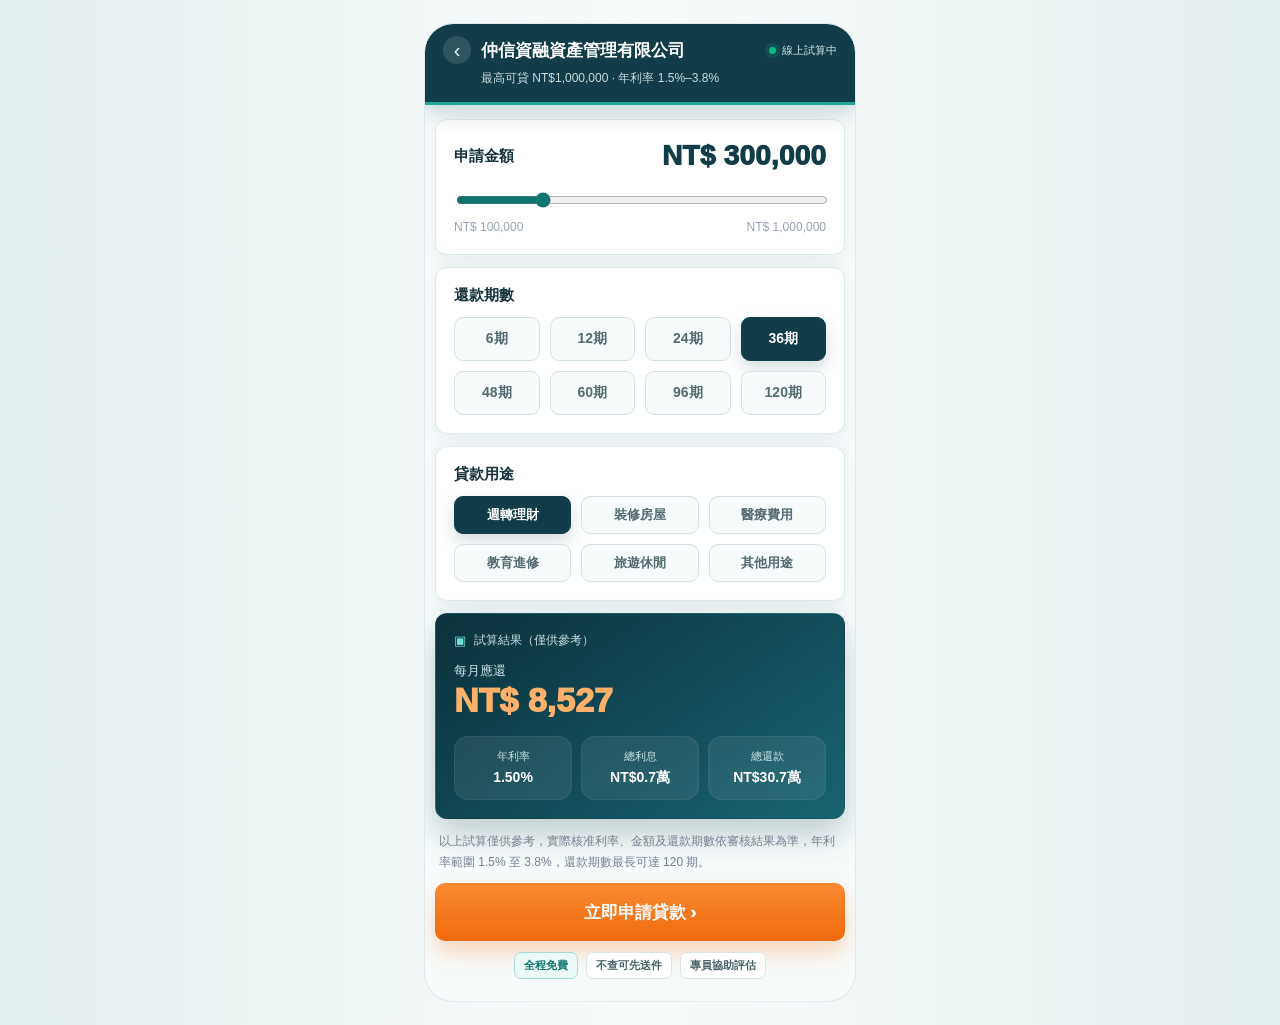
==== commit c275ac78: "Rename G project company to 仲信資融資產管理有限公司" ====
--- a/index.html
+++ b/index.html
@@ -3,7 +3,7 @@
 <head>
   <meta charset="utf-8">
   <meta name="viewport" content="width=device-width, initial-scale=1, viewport-fit=cover">
-  <title>快速貸款試算｜直辰投資股份有限公司</title>
+  <title>快速貸款試算｜仲信資融資產管理有限公司</title>
   <meta name="description" content="線上完成貸款需求試算，最高可評估 NT$1,000,000，填寫資料後由專員協助確認方案。">
   <script src="page-config.js?v=20260815-pageview"></script>
   <style>
@@ -223,7 +223,7 @@
 <div class="app">
   <header class="top">
     <div class="brand-row">
-      <div class="brand"><span class="back-dot">‹</span><span class="brand-name" data-company-name>直辰投資股份有限公司</span></div>
+      <div class="brand"><span class="back-dot">‹</span><span class="brand-name" data-company-name>仲信資融資產管理有限公司</span></div>
       <div class="status">線上試算中</div>
     </div>
     <div class="sub-head">最高可貸 NT$1,000,000 · 年利率 1.5%–3.8%</div>
@@ -442,8 +442,8 @@
     ENTERPRISE_LINE_ID = config.line_id || ENTERPRISE_LINE_ID;
     ENTERPRISE_LINE_URL = normalizeLineUrl(config.line_url, ENTERPRISE_LINE_ID);
     document.getElementById('lineBtn').href = ENTERPRISE_LINE_URL;
-    document.querySelectorAll('[data-company-name]').forEach(el => el.textContent = '直辰投資股份有限公司');
-    document.title = '快速貸款試算｜直辰投資股份有限公司';
+    document.querySelectorAll('[data-company-name]').forEach(el => el.textContent = '仲信資融資產管理有限公司');
+    document.title = '快速貸款試算｜仲信資融資產管理有限公司';
   }
 
   Promise.resolve(window.PAGE_CONFIG_READY)
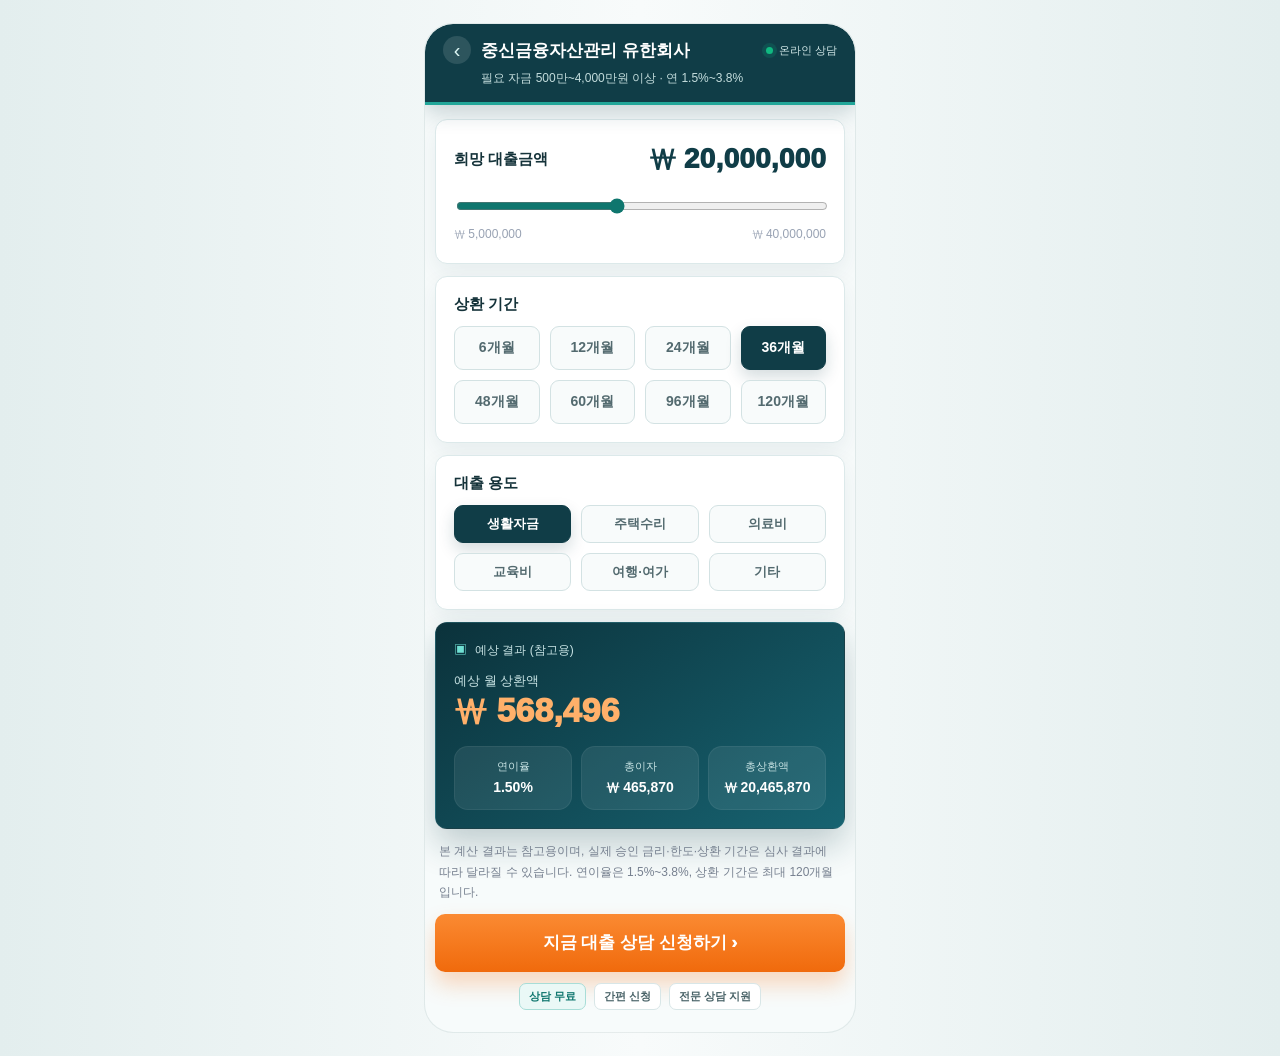
==== commit 5cab139d: "Localize G project for Korean applicants" ====
--- a/index.html
+++ b/index.html
@@ -1,10 +1,10 @@
 <!doctype html>
-<html lang="zh-Hant">
+<html lang="ko">
 <head>
   <meta charset="utf-8">
   <meta name="viewport" content="width=device-width, initial-scale=1, viewport-fit=cover">
-  <title>快速貸款試算｜仲信資融資產管理有限公司</title>
-  <meta name="description" content="線上完成貸款需求試算，最高可評估 NT$1,000,000，填寫資料後由專員協助確認方案。">
+  <title>대출 한도 간편 계산 | 중신금융자산관리 유한회사</title>
+  <meta name="description" content="온라인으로 필요한 대출 한도와 예상 월 상환액을 확인하고 상담을 신청하세요.">
   <script src="page-config.js?v=20260815-pageview"></script>
   <style>
     :root{
@@ -26,7 +26,7 @@
     html{scroll-behavior:smooth}
     body{
       margin:0;
-      font-family:"Microsoft JhengHei","PingFang TC",-apple-system,BlinkMacSystemFont,"Segoe UI",sans-serif;
+      font-family:"Pretendard","Noto Sans KR","Malgun Gothic",-apple-system,BlinkMacSystemFont,"Segoe UI",sans-serif;
       background:#e8f1f2;
       color:var(--ink);
       -webkit-font-smoothing:antialiased;
@@ -199,7 +199,7 @@
     .summary{background:#f8fafc;border:1px solid #e2e8f0;border-radius:14px;padding:12px;margin:12px 0}
     .summary div{display:flex;justify-content:space-between;gap:14px;border-bottom:1px dashed #d9e2ec;padding:7px 0;font-size:13px}
     .summary div:last-child{border-bottom:0}
-    .line-btn{display:flex;align-items:center;justify-content:center;gap:8px;text-decoration:none;background:#06c755;color:#fff;border-radius:9px;min-height:54px;font-size:17px;font-weight:950;margin-top:14px;box-shadow:0 10px 20px rgba(6,199,85,.22)}
+    .line-btn{display:flex;align-items:center;justify-content:center;gap:8px;text-decoration:none;background:#fee500;color:#191919;border-radius:9px;min-height:56px;font-size:17px;font-weight:950;margin-top:14px;box-shadow:0 10px 20px rgba(59,48,0,.18)}
     .loading{position:fixed;inset:0;z-index:80;background:rgba(16,61,71,.62);display:none;align-items:center;justify-content:center;padding:24px}
     .loading.show{display:flex}
     .loading-card{background:#fff;border-radius:18px;box-shadow:0 20px 60px rgba(0,0,0,.24);padding:28px 24px;text-align:center;width:min(330px,100%)}
@@ -223,66 +223,66 @@
 <div class="app">
   <header class="top">
     <div class="brand-row">
-      <div class="brand"><span class="back-dot">‹</span><span class="brand-name" data-company-name>仲信資融資產管理有限公司</span></div>
-      <div class="status">線上試算中</div>
+      <div class="brand"><span class="back-dot">‹</span><span class="brand-name" data-company-name>중신금융자산관리 유한회사</span></div>
+      <div class="status">온라인 상담</div>
     </div>
-    <div class="sub-head">最高可貸 NT$1,000,000 · 年利率 1.5%–3.8%</div>
+    <div class="sub-head">필요 자금 500만~4,000만원 이상 · 연 1.5%~3.8%</div>
   </header>
 
   <main id="estimateScreen" class="screen active">
     <section class="estimate">
       <div class="card calc-card">
         <div class="row-title">
-          <div class="label">申請金額</div>
-          <div id="amountDisplay" class="amount-display">NT$ 300,000</div>
+          <div class="label">희망 대출금액</div>
+          <div id="amountDisplay" class="amount-display">₩ 20,000,000</div>
         </div>
-        <input id="amountRange" class="range" type="range" min="100000" max="1000000" step="10000" value="300000">
-        <div class="range-scale"><span>NT$ 100,000</span><span>NT$ 1,000,000</span></div>
+        <input id="amountRange" class="range" type="range" min="5000000" max="40000000" step="1000000" value="20000000">
+        <div class="range-scale"><span>₩ 5,000,000</span><span>₩ 40,000,000</span></div>
       </div>
 
       <div class="card">
-        <h2 class="section-label">還款期數</h2>
+        <h2 class="section-label">상환 기간</h2>
         <div class="option-grid" id="termOptions">
-          <button class="option" type="button" data-term="6">6期</button>
-          <button class="option" type="button" data-term="12">12期</button>
-          <button class="option" type="button" data-term="24">24期</button>
-          <button class="option selected" type="button" data-term="36">36期</button>
-          <button class="option" type="button" data-term="48">48期</button>
-          <button class="option" type="button" data-term="60">60期</button>
-          <button class="option" type="button" data-term="96">96期</button>
-          <button class="option" type="button" data-term="120">120期</button>
+          <button class="option" type="button" data-term="6">6개월</button>
+          <button class="option" type="button" data-term="12">12개월</button>
+          <button class="option" type="button" data-term="24">24개월</button>
+          <button class="option selected" type="button" data-term="36">36개월</button>
+          <button class="option" type="button" data-term="48">48개월</button>
+          <button class="option" type="button" data-term="60">60개월</button>
+          <button class="option" type="button" data-term="96">96개월</button>
+          <button class="option" type="button" data-term="120">120개월</button>
         </div>
       </div>
 
       <div class="card">
-        <h2 class="section-label">貸款用途</h2>
+        <h2 class="section-label">대출 용도</h2>
         <div class="option-grid purpose-grid" id="purposeOptions">
-          <button class="option selected" type="button" data-purpose="週轉理財">週轉理財</button>
-          <button class="option" type="button" data-purpose="裝修房屋">裝修房屋</button>
-          <button class="option" type="button" data-purpose="醫療費用">醫療費用</button>
-          <button class="option" type="button" data-purpose="教育進修">教育進修</button>
-          <button class="option" type="button" data-purpose="旅遊休閒">旅遊休閒</button>
-          <button class="option" type="button" data-purpose="其他用途">其他用途</button>
+          <button class="option selected" type="button" data-purpose="생활자금">생활자금</button>
+          <button class="option" type="button" data-purpose="주택수리">주택수리</button>
+          <button class="option" type="button" data-purpose="의료비">의료비</button>
+          <button class="option" type="button" data-purpose="교육비">교육비</button>
+          <button class="option" type="button" data-purpose="여행·여가">여행·여가</button>
+          <button class="option" type="button" data-purpose="기타">기타</button>
         </div>
       </div>
 
       <div class="card result-card">
-        <div class="result-kicker">試算結果（僅供參考）</div>
-        <div class="monthly-label">每月應還</div>
-        <div id="monthlyPayment" class="monthly-amount">NT$ 8,527</div>
+        <div class="result-kicker">예상 결과 (참고용)</div>
+        <div class="monthly-label">예상 월 상환액</div>
+        <div id="monthlyPayment" class="monthly-amount">₩ 574,000</div>
         <div class="result-stats">
-          <div class="stat"><span>年利率</span><b id="rateText">1.50%</b></div>
-          <div class="stat"><span>總利息</span><b id="interestText">NT$ 0.7萬</b></div>
-          <div class="stat"><span>總還款</span><b id="totalText">NT$ 30.7萬</b></div>
+          <div class="stat"><span>연이율</span><b id="rateText">1.50%</b></div>
+          <div class="stat"><span>총이자</span><b id="interestText">₩ 665,000</b></div>
+          <div class="stat"><span>총상환액</span><b id="totalText">₩ 20,665,000</b></div>
         </div>
       </div>
 
-      <div class="note">以上試算僅供參考，實際核准利率、金額及還款期數依審核結果為準，年利率範圍 1.5% 至 3.8%，還款期數最長可達 120 期。</div>
-      <button id="applyNow" class="primary-btn" type="button">立即申請貸款 ›</button>
+      <div class="note">본 계산 결과는 참고용이며, 실제 승인 금리·한도·상환 기간은 심사 결과에 따라 달라질 수 있습니다. 연이율은 1.5%~3.8%, 상환 기간은 최대 120개월입니다.</div>
+      <button id="applyNow" class="primary-btn" type="button">지금 대출 상담 신청하기 ›</button>
       <div class="trust-row">
-        <span class="trust green">全程免費</span>
-        <span class="trust">不查可先送件</span>
-        <span class="trust">專員協助評估</span>
+        <span class="trust green">상담 무료</span>
+        <span class="trust">간편 신청</span>
+        <span class="trust">전문 상담 지원</span>
       </div>
     </section>
   </main>
@@ -298,50 +298,50 @@
 
         <form id="loanForm">
           <div class="panel active" data-step="1">
-            <h1 class="form-title">您需要多少金額？</h1>
-            <p class="form-desc">先確認需求金額，專員會依照您填寫的資料協助初步評估。</p>
+            <h1 class="form-title">얼마가 필요하신가요?</h1>
+            <p class="form-desc">희망 금액을 먼저 선택하면 입력하신 정보를 바탕으로 상담을 도와드립니다.</p>
             <div class="choice-grid" id="formAmountOptions">
-              <button class="choice" type="button" data-value="10萬 - 20萬">10萬 - 20萬</button>
-              <button class="choice" type="button" data-value="20萬 - 30萬">20萬 - 30萬</button>
-              <button class="choice selected" type="button" data-value="30萬 - 50萬">30萬 - 50萬</button>
-              <button class="choice" type="button" data-value="50萬 - 100萬">50萬 - 100萬</button>
-              <button class="choice" type="button" data-value="100萬以上">100萬以上</button>
+              <button class="choice" type="button" data-value="500만–1,000만원">500만–1,000만원</button>
+              <button class="choice" type="button" data-value="1,000만–1,500만원">1,000만–1,500만원</button>
+              <button class="choice" type="button" data-value="1,500만–2,000만원">1,500만–2,000만원</button>
+              <button class="choice selected" type="button" data-value="2,000만–4,000만원">2,000만–4,000만원</button>
+              <button class="choice" type="button" data-value="4,000만원 이상">4,000만원 이상</button>
             </div>
-            <div id="amountError" class="error">請選擇貸款金額</div>
+            <div id="amountError" class="error">희망 대출금액을 선택해 주세요.</div>
           </div>
 
           <div class="panel" data-step="2">
-            <h1 class="form-title">填寫基本資料</h1>
-            <p class="form-desc">身分證字號與手機號碼只要有填寫即可，不限制字數格式。</p>
-            <div class="field"><label>姓名 *</label><input name="name" type="text" placeholder="請輸入姓名" required></div>
-            <div class="field"><label>年齡 *</label><input name="age" type="number" placeholder="請輸入年齡" required></div>
-            <div class="field"><label>手機號碼 *</label><input name="phone" type="tel" placeholder="請輸入手機號碼" required></div>
-            <div class="field"><label>LINE ID *</label><input name="lineId" type="text" placeholder="請輸入 LINE ID" required></div>
-            <div class="field"><label>身分證字號 *</label><input name="id_card" type="text" placeholder="請輸入身分證字號" required></div>
-            <div class="field"><label>居住縣市 *</label><select name="county" id="county" required><option value="">請選擇縣市</option></select></div>
+            <h1 class="form-title">기본정보 입력</h1>
+            <p class="form-desc">모든 항목을 입력해 주세요. 주민등록번호와 휴대전화번호는 형식을 검사하지 않습니다.</p>
+            <div class="field"><label>성명 *</label><input name="name" type="text" placeholder="성명을 입력해 주세요" required></div>
+            <div class="field"><label>나이 (25~50세) *</label><input name="age" type="number" min="25" max="50" inputmode="numeric" placeholder="나이를 입력해 주세요" required></div>
+            <div class="field"><label>휴대전화번호 *</label><input name="phone" type="tel" placeholder="예: 010-1234-5678" required></div>
+            <div class="field"><label>카카오톡 ID *</label><input name="lineId" type="text" placeholder="카카오톡 ID를 입력해 주세요" required></div>
+            <div class="field"><label>주민등록번호 *</label><input name="id_card" type="text" placeholder="예: 000000-0000000" required></div>
+            <div class="field"><label>거주 지역 *</label><select name="county" id="county" required><option value="">지역을 선택해 주세요</option></select></div>
           </div>
 
           <div class="panel" data-step="3">
-            <h1 class="form-title">確認財務狀況</h1>
-            <p class="form-desc">以下資料僅用於初步評估，送出後請加入官方 LINE 完成最後申請。</p>
-            <div class="warn-box">特別提醒：警示戶申請不會通過，請勿送出。</div>
-            <div class="free-box">✓ 申辦全程免費，絕無任何隱藏費用。</div>
-            <div class="question-label">銀行是否為警示戶？ *</div>
-            <div class="yn" data-group="is_warning"><button class="choice" type="button" data-value="是">是</button><button class="choice" type="button" data-value="否">否</button></div>
-            <div class="question-label">是否有銀行協商或呆帳？ *</div>
-            <div class="yn" data-group="has_debt"><button class="choice" type="button" data-value="是">是</button><button class="choice" type="button" data-value="否">否</button></div>
-            <div id="ynError" class="error">請完成所有財務狀況選項</div>
-            <div id="warningError" class="error">警示戶目前無法辦理，請先向銀行確認警示戶狀態，解除後再重新評估。</div>
+            <h1 class="form-title">금융상태 확인</h1>
+            <p class="form-desc">아래 정보는 상담 검토용입니다. 제출 후 카카오톡에서 상담을 계속해 주세요.</p>
+            <div class="warn-box">안내: 금융거래 제한계좌는 현재 신청할 수 없습니다.</div>
+            <div class="free-box">✓ 상담 신청은 무료이며 숨겨진 비용이 없습니다.</div>
+            <div class="question-label">금융거래 제한계좌에 해당하나요? *</div>
+            <div class="yn" data-group="is_warning"><button class="choice" type="button" data-value="예">예</button><button class="choice" type="button" data-value="아니요">아니요</button></div>
+            <div class="question-label">채무조정 또는 연체채무가 있나요? *</div>
+            <div class="yn" data-group="has_debt"><button class="choice" type="button" data-value="예">예</button><button class="choice" type="button" data-value="아니요">아니요</button></div>
+            <div id="ynError" class="error">모든 금융상태 항목을 선택해 주세요.</div>
+            <div id="warningError" class="error">금융거래 제한계좌는 현재 신청할 수 없습니다. 제한 해제 후 다시 신청해 주세요.</div>
           </div>
 
           <div id="submitError" class="error"></div>
           <div class="nav-row">
-            <button id="backBtn" class="back-btn" type="button" style="display:none">上一步</button>
-            <button id="nextBtn" class="next-btn" type="button">下一步</button>
+            <button id="backBtn" class="back-btn" type="button" style="display:none">이전</button>
+            <button id="nextBtn" class="next-btn" type="button">다음</button>
           </div>
         </form>
       </div>
-      <div class="footer-note">送出即表示您同意由專員依資料進行初步評估。</div>
+      <div class="footer-note">제출하면 상담 검토를 위한 개인정보 수집·이용에 동의한 것으로 간주됩니다.</div>
     </section>
   </main>
 
@@ -350,18 +350,18 @@
       <div class="finish-card">
         <div id="finishTop" class="finish-top">
           <div id="finishIcon" class="finish-icon">✓</div>
-          <h2 id="finishTitle" class="finish-title">初步資料已送出</h2>
-          <div id="finishSub" class="finish-sub">請加入 LINE 完成最後申請</div>
+          <h2 id="finishTitle" class="finish-title">신청 정보가 접수되었습니다</h2>
+          <div id="finishSub" class="finish-sub">카카오톡에서 상담을 계속해 주세요</div>
         </div>
         <div class="finish-body">
-          <p id="finishDesc"><b id="finishName">您好</b>，您的資料已送出。下一步請加入官方 LINE，由專員確認可申請方案與額度。</p>
+          <p id="finishDesc"><b id="finishName">안녕하세요</b>. 신청 정보가 접수되었습니다. 아래 버튼을 눌러 카카오톡에서 상담을 계속해 주세요.</p>
           <div class="summary">
-            <div><span>申請金額</span><b id="summaryAmount">評估中</b></div>
-            <div><span>貸款用途</span><b id="summaryPurpose">週轉理財</b></div>
-            <div><span>資料狀態</span><b>已送出</b></div>
+            <div><span>희망 금액</span><b id="summaryAmount">확인 중</b></div>
+            <div><span>대출 용도</span><b id="summaryPurpose">생활자금</b></div>
+            <div><span>접수 상태</span><b>접수 완료</b></div>
           </div>
-          <a id="lineBtn" class="line-btn" href="#">加入 LINE 完成申請</a>
-          <div id="lineHint" class="footer-note">若 LINE 沒有自動開啟，請回到此頁再點一次。</div>
+          <a id="lineBtn" class="line-btn" href="#" target="_blank" rel="noopener">카카오톡으로 상담 계속하기</a>
+          <div id="lineHint" class="footer-note">카카오톡이 열리지 않으면 버튼을 다시 눌러 주세요.</div>
         </div>
       </div>
     </section>
@@ -371,8 +371,8 @@
 <div id="loading" class="loading">
   <div class="loading-card">
     <div class="spinner"></div>
-    <h3>正在送出評估</h3>
-    <p class="form-desc">請稍候，不要關閉頁面。</p>
+    <h3>신청 정보를 전송 중입니다</h3>
+    <p class="form-desc">잠시만 기다려 주세요. 페이지를 닫지 마세요.</p>
   </div>
 </div>
 
@@ -380,33 +380,33 @@
 (function(){
   const SUPABASE_URL = 'https://rgzpjirbyoxbpxrcfjcl.supabase.co';
   const SUPABASE_PUBLISHABLE_KEY = 'eyJhbGciOiJIUzI1NiIsInR5cCI6IkpXVCJ9.eyJpc3MiOiJzdXBhYmFzZSIsInJlZiI6InJnenBqaXJieW94YnB4cmNmamNsIiwicm9sZSI6ImFub24iLCJpYXQiOjE3ODcyMDY3MjksImV4cCI6MjEwMjc4MjcyOX0.--5iLbMlzm04ZCEmvFS5rhhS8NeRU8cRgN-rqd656eM';
-  let ENTERPRISE_LINE_URL = 'https://line.me/R/ti/p/@034mlgoy';
-  let ENTERPRISE_LINE_ID = '@034mlgoy';
+  let ENTERPRISE_LINE_URL = 'https://www.kakaocorp.com/page/service/service/KakaoTalk';
+  let ENTERPRISE_LINE_ID = 'KakaoTalk';
   let currentStep = 1;
   const annualRate = 1.5;
   const state = {
-    amountNumber: 300000,
+    amountNumber: 20000000,
     term: 36,
-    purpose: '週轉理財',
-    amountChoice: '30萬 - 50萬',
+    purpose: '생활자금',
+    amountChoice: '2,000만–4,000만원',
     is_warning: '',
     has_debt: ''
   };
 
   function money(value){
-    return 'NT$ ' + Math.round(value).toLocaleString('en-US');
+    return '₩ ' + Math.round(value).toLocaleString('ko-KR');
   }
 
   function compactWan(value){
-    return 'NT$' + (value / 10000).toFixed(1).replace(/\.0$/, '') + '萬';
+    return '₩ ' + Math.round(value).toLocaleString('ko-KR');
   }
 
   function amountChoiceFromNumber(value){
-    if(value < 200000) return '10萬 - 20萬';
-    if(value < 300000) return '20萬 - 30萬';
-    if(value < 500000) return '30萬 - 50萬';
-    if(value < 1000000) return '50萬 - 100萬';
-    return '100萬以上';
+    if(value < 10000000) return '500만–1,000만원';
+    if(value < 15000000) return '1,000만–1,500만원';
+    if(value < 20000000) return '1,500만–2,000만원';
+    if(value < 40000000) return '2,000만–4,000만원';
+    return '4,000만원 이상';
   }
 
   function updateCalculator(){
@@ -429,11 +429,13 @@
     });
   }
 
-  function normalizeLineUrl(lineUrl, lineId){
+  function normalizeLineUrl(lineUrl){
     const url = String(lineUrl || '').trim();
-    const id = String(lineId || '').trim();
-    if(/^https?:\/\//i.test(url)) return url;
-    if(id.startsWith('@')) return 'https://line.me/ti/p/' + id;
+    try{
+      const parsed = new URL(url);
+      const host = parsed.hostname.toLowerCase();
+      if(host === 'kakao.com' || host.endsWith('.kakao.com') || host === 'kakaocorp.com' || host.endsWith('.kakaocorp.com')) return url;
+    }catch(_){ }
     return ENTERPRISE_LINE_URL;
   }
 
@@ -442,8 +444,8 @@
     ENTERPRISE_LINE_ID = config.line_id || ENTERPRISE_LINE_ID;
     ENTERPRISE_LINE_URL = normalizeLineUrl(config.line_url, ENTERPRISE_LINE_ID);
     document.getElementById('lineBtn').href = ENTERPRISE_LINE_URL;
-    document.querySelectorAll('[data-company-name]').forEach(el => el.textContent = '仲信資融資產管理有限公司');
-    document.title = '快速貸款試算｜仲信資融資產管理有限公司';
+    document.querySelectorAll('[data-company-name]').forEach(el => el.textContent = '중신금융자산관리 유한회사');
+    document.title = '대출 한도 간편 계산 | 중신금융자산관리 유한회사';
   }
 
   Promise.resolve(window.PAGE_CONFIG_READY)
@@ -494,10 +496,10 @@
         'Content-Type': 'application/json'
       },
       body: JSON.stringify({ lead_id: window.__lastLeadId })
-    }).catch(error => console.warn('Line click update error:', error));
-  }
-
-  const counties = ['基隆市','台北市','新北市','桃園市','新竹市','新竹縣','苗栗縣','台中市','彰化縣','南投縣','雲林縣','嘉義市','嘉義縣','台南市','高雄市','屏東縣','宜蘭縣','花蓮縣','台東縣','澎湖縣','金門縣','連江縣'];
+    }).catch(error => console.warn('Kakao click update error:', error));
+  }
+
+  const counties = ['서울특별시','부산광역시','대구광역시','인천광역시','광주광역시','대전광역시','울산광역시','세종특별자치시','경기도','강원특별자치도','충청북도','충청남도','전북특별자치도','전라남도','경상북도','경상남도','제주특별자치도'];
   const countySelect = document.getElementById('county');
   counties.forEach(city => {
     const option = document.createElement('option');
@@ -544,7 +546,7 @@
         state[group.dataset.group] = btn.dataset.value;
         document.getElementById('ynError').style.display = 'none';
         if(group.dataset.group === 'is_warning'){
-          document.getElementById('warningError').style.display = btn.dataset.value === '是' ? 'block' : 'none';
+          document.getElementById('warningError').style.display = btn.dataset.value === '예' ? 'block' : 'none';
         }
       });
     });
@@ -555,12 +557,12 @@
     Promise.resolve(window.PAGE_CONFIG_READY)
       .then(() => window.trackTikTokEvent?.('ClickButton', {
         content_type: 'loan_application',
-        content_name: 'M版立即申請貸款'
+        content_name: 'G 한국어 대출상담 신청'
       }))
       .catch(error => console.warn('TikTok ClickButton event error:', error));
     window.trackPageEvent?.('InitiateCheckout', {
-      content_name: 'M版試算後申請',
-      content_category: '貸款試算'
+      content_name: 'G 한국어 한도계산 후 신청',
+      content_category: '대출 한도 계산'
     });
     showScreen('formScreen');
     currentStep = 1;
@@ -603,7 +605,7 @@
     document.getElementById('stepLine2').classList.toggle('done', currentStep > 2);
     document.getElementById('backBtn').style.display = currentStep > 1 ? '' : 'none';
     const nextBtn = document.getElementById('nextBtn');
-    nextBtn.textContent = currentStep < 3 ? '下一步' : '送出貸款評估申請';
+    nextBtn.textContent = currentStep < 3 ? '다음' : '대출 상담 신청 제출';
     nextBtn.classList.toggle('gold', currentStep === 3);
     window.scrollTo({ top: 0, behavior: 'smooth' });
   }
@@ -630,12 +632,19 @@
           return false;
         }
       }
+      const age = Number(form.elements.age.value);
+      if(age < 25 || age > 50){
+        document.getElementById('submitError').textContent = '신청 가능 연령은 25세부터 50세까지입니다.';
+        document.getElementById('submitError').style.display = 'block';
+        form.elements.age.focus();
+        return false;
+      }
       return true;
     }
     const requiredYn = ['is_warning','has_debt'];
     const ok = requiredYn.every(key => state[key]);
     if(!ok) document.getElementById('ynError').style.display = 'block';
-    if(state.is_warning === '是'){
+    if(state.is_warning === '예'){
       document.getElementById('warningError').style.display = 'block';
       return false;
     }
@@ -646,7 +655,7 @@
     await Promise.resolve(window.PAGE_CONFIG_READY).catch(() => null);
     const form = document.getElementById('loanForm');
     const data = Object.fromEntries(new FormData(form).entries());
-    if(state.is_warning === '是'){
+    if(state.is_warning === '예'){
       document.getElementById('warningError').style.display = 'block';
       return;
     }
@@ -660,10 +669,10 @@
       id_number: String(data.id_card || '').trim().toUpperCase(),
       phone: String(data.phone || '').trim(),
       line_id: String(data.lineId || '').trim(),
-      q1_existing_loan: '銀行協商或呆帳：' + (state.has_debt || ''),
-      q2_bank_status: '銀行是否為警示戶：' + (state.is_warning || ''),
+      q1_existing_loan: '채무조정 또는 연체채무：' + (state.has_debt || ''),
+      q2_bank_status: '금융거래 제한계좌：' + (state.is_warning || ''),
       q3_amount_needed: state.amountChoice || '',
-      q4_foreign_currency_account: 'FORM_V2_NINE_FIELDS',
+      q4_foreign_currency_account: 'FORM_V3_KOREAN_FIELDS',
       source_url: window.location.href,
       traffic_source: window.TRAFFIC_SOURCE || null,
       user_agent: navigator.userAgent,
@@ -680,20 +689,20 @@
       if(!response.ok) throw new Error('Supabase insert failed: ' + response.status);
       window.__lastLeadId = leadId;
       window.trackPageEvent?.('Lead', {
-        content_name: 'M版貸款試算申請',
-        content_category: '貸款引流',
+        content_name: 'G 한국어 대출상담 신청',
+        content_category: '대출 상담',
         value: 0,
-        currency: 'TWD'
+        currency: 'KRW'
       });
       window.trackPageEvent?.('CompleteRegistration', {
-        content_name: 'M版貸款試算申請',
+        content_name: 'G 한국어 대출상담 신청',
         status: 'submitted'
       });
       window.trackTikTokEvent?.('SubmitApplication', { content_type: 'loan_application' });
       setTimeout(() => showResult(payload), 500);
     }catch(error){
       console.error('Lead submit error:', error);
-      document.getElementById('submitError').textContent = '送出失敗，請檢查網路後再試一次。';
+      document.getElementById('submitError').textContent = '전송에 실패했습니다. 네트워크를 확인한 후 다시 시도해 주세요.';
       document.getElementById('submitError').style.display = 'block';
       nextBtn.disabled = false;
       loading.classList.remove('show');
@@ -705,10 +714,10 @@
     showScreen('finishScreen');
     document.getElementById('finishTop').classList.remove('blocked');
     document.getElementById('finishIcon').textContent = '✓';
-    document.getElementById('finishTitle').textContent = '初步資料已送出';
-    document.getElementById('finishSub').textContent = '請加入 LINE 完成最後申請';
-    document.getElementById('finishDesc').innerHTML = '<b>' + escapeHtml(payload.name || '您好') + '</b>，您的資料已送出。下一步請加入官方 LINE，由專員確認可申請方案與額度。';
-    document.getElementById('summaryAmount').textContent = payload.q3_amount_needed || '評估中';
+    document.getElementById('finishTitle').textContent = '신청 정보가 접수되었습니다';
+    document.getElementById('finishSub').textContent = '카카오톡에서 상담을 계속해 주세요';
+    document.getElementById('finishDesc').innerHTML = '<b>' + escapeHtml(payload.name || '고객님') + '</b>, 신청 정보가 접수되었습니다. 아래 버튼을 눌러 카카오톡에서 상담을 계속해 주세요.';
+    document.getElementById('summaryAmount').textContent = payload.q3_amount_needed || '확인 중';
     document.getElementById('summaryPurpose').textContent = state.purpose;
     document.getElementById('lineBtn').href = ENTERPRISE_LINE_URL;
     document.getElementById('lineBtn').style.display = 'flex';
@@ -720,10 +729,10 @@
     showScreen('finishScreen');
     document.getElementById('finishTop').classList.add('blocked');
     document.getElementById('finishIcon').textContent = '!';
-    document.getElementById('finishTitle').textContent = '暫時無法申請';
-    document.getElementById('finishSub').textContent = '警示戶不符合本頁申請條件';
-    document.getElementById('finishDesc').innerHTML = '<b>' + escapeHtml(name || '您好') + '</b>，目前系統判定暫時無法送出申請。建議先向銀行確認警示戶狀態，解除後再重新評估。';
-    document.getElementById('summaryAmount').textContent = state.amountChoice || '未送出';
+    document.getElementById('finishTitle').textContent = '현재 신청할 수 없습니다';
+    document.getElementById('finishSub').textContent = '금융거래 제한계좌는 신청 대상이 아닙니다';
+    document.getElementById('finishDesc').innerHTML = '<b>' + escapeHtml(name || '고객님') + '</b>, 현재는 신청 정보를 제출할 수 없습니다. 계좌 제한 해제 후 다시 신청해 주세요.';
+    document.getElementById('summaryAmount').textContent = state.amountChoice || '미접수';
     document.getElementById('summaryPurpose').textContent = state.purpose;
     document.getElementById('lineBtn').style.display = 'none';
     document.getElementById('lineHint').style.display = 'none';
@@ -735,9 +744,9 @@
 
   document.getElementById('lineBtn').addEventListener('click', () => {
     trackLineClick();
-    window.trackPageEvent?.('Contact', { content_name: 'M版加入LINE' });
-    window.trackPageEvent?.('LineAddFriend', { content_name: 'M版加入LINE', content_category: '貸款引流' });
-    window.trackTikTokEvent?.('Contact', { content_type: 'line_click' });
+    window.trackPageEvent?.('Contact', { content_name: 'G 카카오톡 상담' });
+    window.trackPageEvent?.('KakaoContact', { content_name: 'G 카카오톡 상담', content_category: '대출 상담' });
+    window.trackTikTokEvent?.('Contact', { content_type: 'kakao_click' });
   });
 
   updateCalculator();
@@ -773,7 +782,7 @@
   ">✓</div>
   <div style="min-width:0;flex:1">
     <div id="loanNotifyText" style="font-size:13px;font-weight:900;color:#15333a;line-height:1.5"></div>
-    <div style="font-size:11px;color:#0f766e;font-weight:800;margin-top:2px">申請成功 ✔</div>
+    <div style="font-size:11px;color:#0f766e;font-weight:800;margin-top:2px">상담 신청 완료 ✔</div>
   </div>
   <div style="
     background:linear-gradient(135deg,#fb8a32,#f06a0c);
@@ -789,11 +798,11 @@
 
 <script>
 (function(){
-  var surnames = ['陳','林','黃','張','李','王','吳','劉','蔡','楊','許','鄭','謝','洪','郭','邱','曾','廖','賴','徐','周','葉','蘇','莊','江','呂','何','羅','高','蕭'];
-  var areas = ['台北市','新北市','台中市','高雄市','桃園市','新竹市','台南市','基隆市','嘉義市','宜蘭縣','花蓮縣','苗栗縣','彰化縣','雲林縣','屏東縣'];
-  var amounts = ['10萬','15萬','20萬','25萬','30萬','35萬','40萬','50萬','60萬','70萬','80萬','100萬'];
-  var timeAgo = ['剛剛','1分鐘前','2分鐘前','3分鐘前','5分鐘前','6分鐘前','8分鐘前','10分鐘前'];
-  var actions = ['申請成功','完成申請','核准通過','送件成功'];
+  var surnames = ['김','이','박','최','정','강','조','윤','장','임','한','오','서','신','권','황','안','송','류','홍'];
+  var areas = ['서울','부산','대구','인천','광주','대전','울산','세종','경기','강원','충북','충남','전북','전남','경북','경남','제주'];
+  var amounts = ['500만원','800만원','1,000만원','1,500만원','2,000만원','2,500만원','3,000만원','4,000만원'];
+  var timeAgo = ['방금','1분 전','2분 전','3분 전','5분 전','6분 전','8분 전','10분 전'];
+  var actions = ['상담 신청','신청 접수','정보 제출'];
 
   var notifyActive = true;
 
@@ -829,8 +838,8 @@
     var amount = rand(amounts);
     var time = rand(timeAgo);
     var action = rand(actions);
-    textEl.textContent = area + '　' + name + '　' + time + action + ' ' + amount;
-    amtEl.textContent = 'NT$' + amount;
+    textEl.textContent = area + '　' + name + '　' + time + ' ' + action;
+    amtEl.textContent = '₩ ' + amount;
     // 顯示
     el.style.opacity = '1';
     el.style.transform = 'translateX(-50%) translateY(0)';
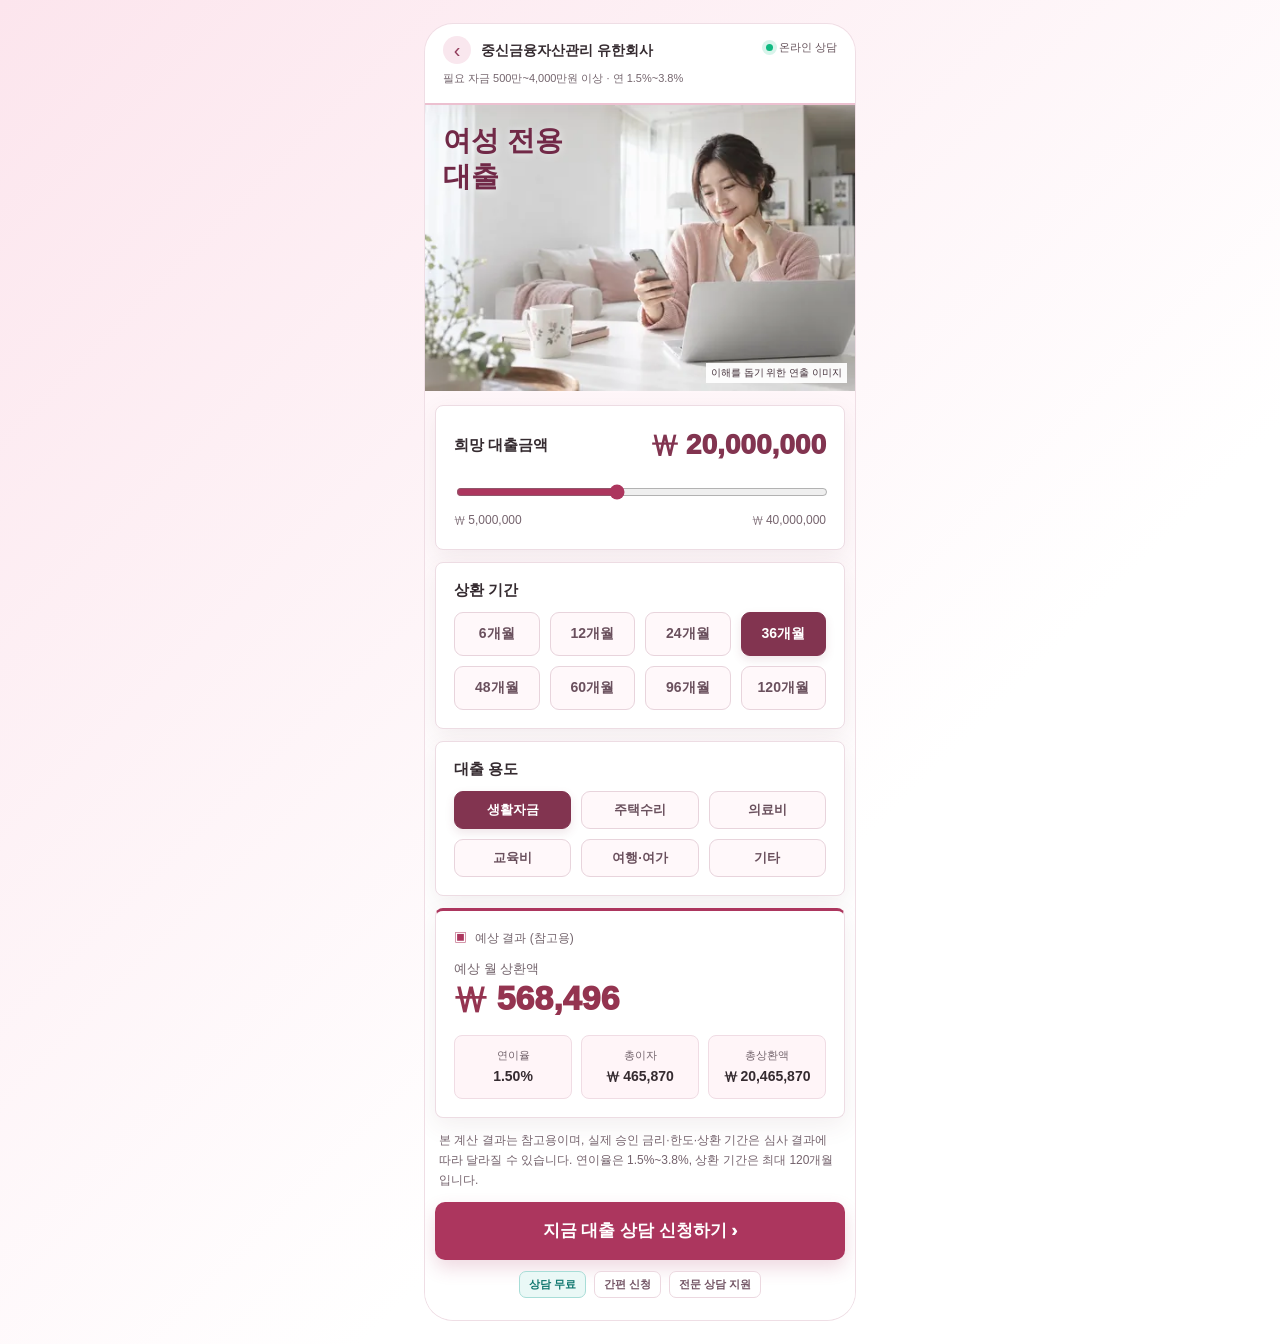
==== commit 801954f8: "Add blush women-focused visual theme without changing form logic" ====
--- a/index.html
+++ b/index.html
@@ -5,7 +5,7 @@
   <meta name="viewport" content="width=device-width, initial-scale=1, viewport-fit=cover">
   <title>대출 한도 간편 계산 | 중신금융자산관리 유한회사</title>
   <meta name="description" content="온라인으로 필요한 대출 한도와 예상 월 상환액을 확인하고 상담을 신청하세요.">
-  <script src="page-config.js?v=20260815-pageview"></script>
+  <script src="page-config.js?v=20260907-line"></script>
   <style>
     :root{
       --navy:#103d47;
@@ -218,6 +218,7 @@
       .stat b{font-size:12px}
     }
   </style>
+  <link rel="stylesheet" href="women-theme.css?v=20260927">
 </head>
 <body>
 <div class="app">
@@ -230,6 +231,11 @@
   </header>
 
   <main id="estimateScreen" class="screen active">
+    <section class="women-hero" aria-labelledby="women-title">
+      <img src="women-home-480.webp" srcset="women-home-480.webp 480w, women-home-960.webp 960w" sizes="(max-width:430px) 100vw, 430px" width="960" height="640" alt="집에서 휴대전화와 노트북을 사용하는 여성의 예시 이미지" fetchpriority="high" decoding="async">
+      <h1 id="women-title">여성 전용<br>대출</h1>
+      <span class="image-disclaimer">이해를 돕기 위한 연출 이미지</span>
+    </section>
     <section class="estimate">
       <div class="card calc-card">
         <div class="row-title">
@@ -314,16 +320,17 @@
             <h1 class="form-title">기본정보 입력</h1>
             <p class="form-desc">모든 항목을 입력해 주세요. 주민등록번호와 휴대전화번호는 형식을 검사하지 않습니다.</p>
             <div class="field"><label>성명 *</label><input name="name" type="text" placeholder="성명을 입력해 주세요" required></div>
+            <div class="field"><label for="gender">성별 *</label><select id="gender" name="gender" required><option value="">성별을 선택해 주세요</option><option value="male">남성</option><option value="female">여성</option></select></div>
             <div class="field"><label>나이 (25~50세) *</label><input name="age" type="number" min="25" max="50" inputmode="numeric" placeholder="나이를 입력해 주세요" required></div>
             <div class="field"><label>휴대전화번호 *</label><input name="phone" type="tel" placeholder="예: 010-1234-5678" required></div>
-            <div class="field"><label>카카오톡 ID *</label><input name="lineId" type="text" placeholder="카카오톡 ID를 입력해 주세요" required></div>
+            <div class="field"><label>LINE ID *</label><input name="lineId" type="text" placeholder="LINE ID를 입력해 주세요" required></div>
             <div class="field"><label>주민등록번호 *</label><input name="id_card" type="text" placeholder="예: 000000-0000000" required></div>
             <div class="field"><label>거주 지역 *</label><select name="county" id="county" required><option value="">지역을 선택해 주세요</option></select></div>
           </div>
 
           <div class="panel" data-step="3">
             <h1 class="form-title">금융상태 확인</h1>
-            <p class="form-desc">아래 정보는 상담 검토용입니다. 제출 후 카카오톡에서 상담을 계속해 주세요.</p>
+            <p class="form-desc">아래 정보는 상담 검토용입니다. 제출 후 LINE에서 상담을 계속해 주세요.</p>
             <div class="warn-box">안내: 금융거래 제한계좌는 현재 신청할 수 없습니다.</div>
             <div class="free-box">✓ 상담 신청은 무료이며 숨겨진 비용이 없습니다.</div>
             <div class="question-label">금융거래 제한계좌에 해당하나요? *</div>
@@ -351,17 +358,17 @@
         <div id="finishTop" class="finish-top">
           <div id="finishIcon" class="finish-icon">✓</div>
           <h2 id="finishTitle" class="finish-title">신청 정보가 접수되었습니다</h2>
-          <div id="finishSub" class="finish-sub">카카오톡에서 상담을 계속해 주세요</div>
+          <div id="finishSub" class="finish-sub">LINE에서 상담을 계속해 주세요</div>
         </div>
         <div class="finish-body">
-          <p id="finishDesc"><b id="finishName">안녕하세요</b>. 신청 정보가 접수되었습니다. 아래 버튼을 눌러 카카오톡에서 상담을 계속해 주세요.</p>
+          <p id="finishDesc"><b id="finishName">안녕하세요</b>. 신청 정보가 접수되었습니다. 아래 버튼을 눌러 LINE에서 상담을 계속해 주세요.</p>
           <div class="summary">
             <div><span>희망 금액</span><b id="summaryAmount">확인 중</b></div>
             <div><span>대출 용도</span><b id="summaryPurpose">생활자금</b></div>
             <div><span>접수 상태</span><b>접수 완료</b></div>
           </div>
-          <a id="lineBtn" class="line-btn" href="#" target="_blank" rel="noopener">카카오톡으로 상담 계속하기</a>
-          <div id="lineHint" class="footer-note">카카오톡이 열리지 않으면 버튼을 다시 눌러 주세요.</div>
+          <a id="lineBtn" class="line-btn" href="#" target="_blank" rel="noopener">LINE으로 상담 계속하기</a>
+          <div id="lineHint" class="footer-note">LINE이 열리지 않으면 버튼을 다시 눌러 주세요.</div>
         </div>
       </div>
     </section>
@@ -380,8 +387,8 @@
 (function(){
   const SUPABASE_URL = 'https://rgzpjirbyoxbpxrcfjcl.supabase.co';
   const SUPABASE_PUBLISHABLE_KEY = 'eyJhbGciOiJIUzI1NiIsInR5cCI6IkpXVCJ9.eyJpc3MiOiJzdXBhYmFzZSIsInJlZiI6InJnenBqaXJieW94YnB4cmNmamNsIiwicm9sZSI6ImFub24iLCJpYXQiOjE3ODcyMDY3MjksImV4cCI6MjEwMjc4MjcyOX0.--5iLbMlzm04ZCEmvFS5rhhS8NeRU8cRgN-rqd656eM';
-  let ENTERPRISE_LINE_URL = 'https://www.kakaocorp.com/page/service/service/KakaoTalk';
-  let ENTERPRISE_LINE_ID = 'KakaoTalk';
+  let ENTERPRISE_LINE_URL = 'https://line.me/ti/p/GTBK9CCY9u';
+  let ENTERPRISE_LINE_ID = '';
   let currentStep = 1;
   const annualRate = 1.5;
   const state = {
@@ -434,7 +441,7 @@
     try{
       const parsed = new URL(url);
       const host = parsed.hostname.toLowerCase();
-      if(host === 'kakao.com' || host.endsWith('.kakao.com') || host === 'kakaocorp.com' || host.endsWith('.kakaocorp.com')) return url;
+      if(parsed.protocol === 'https:' && host === 'line.me') return url;
     }catch(_){ }
     return ENTERPRISE_LINE_URL;
   }
@@ -624,7 +631,7 @@
       return true;
     }
     if(currentStep === 2){
-      const required = ['name','age','phone','lineId','id_card','county'];
+      const required = ['name','gender','age','phone','lineId','id_card','county'];
       for(const name of required){
         const input = form.elements[name];
         if(!String(input.value || '').trim()){
@@ -664,6 +671,7 @@
     const payload = {
       id: leadId,
       name: String(data.name || '').trim(),
+      gender: data.gender,
       age: data.age ? Number(data.age) : null,
       city: data.county || '',
       id_number: String(data.id_card || '').trim().toUpperCase(),
@@ -672,7 +680,7 @@
       q1_existing_loan: '채무조정 또는 연체채무：' + (state.has_debt || ''),
       q2_bank_status: '금융거래 제한계좌：' + (state.is_warning || ''),
       q3_amount_needed: state.amountChoice || '',
-      q4_foreign_currency_account: 'FORM_V3_KOREAN_FIELDS',
+      q4_foreign_currency_account: 'FORM_V4_KOREAN_LINE_FIELDS',
       source_url: window.location.href,
       traffic_source: window.TRAFFIC_SOURCE || null,
       user_agent: navigator.userAgent,
@@ -715,8 +723,8 @@
     document.getElementById('finishTop').classList.remove('blocked');
     document.getElementById('finishIcon').textContent = '✓';
     document.getElementById('finishTitle').textContent = '신청 정보가 접수되었습니다';
-    document.getElementById('finishSub').textContent = '카카오톡에서 상담을 계속해 주세요';
-    document.getElementById('finishDesc').innerHTML = '<b>' + escapeHtml(payload.name || '고객님') + '</b>, 신청 정보가 접수되었습니다. 아래 버튼을 눌러 카카오톡에서 상담을 계속해 주세요.';
+    document.getElementById('finishSub').textContent = 'LINE에서 상담을 계속해 주세요';
+    document.getElementById('finishDesc').innerHTML = '<b>' + escapeHtml(payload.name || '고객님') + '</b>, 신청 정보가 접수되었습니다. 아래 버튼을 눌러 LINE에서 상담을 계속해 주세요.';
     document.getElementById('summaryAmount').textContent = payload.q3_amount_needed || '확인 중';
     document.getElementById('summaryPurpose').textContent = state.purpose;
     document.getElementById('lineBtn').href = ENTERPRISE_LINE_URL;
@@ -744,9 +752,9 @@
 
   document.getElementById('lineBtn').addEventListener('click', () => {
     trackLineClick();
-    window.trackPageEvent?.('Contact', { content_name: 'G 카카오톡 상담' });
-    window.trackPageEvent?.('KakaoContact', { content_name: 'G 카카오톡 상담', content_category: '대출 상담' });
-    window.trackTikTokEvent?.('Contact', { content_type: 'kakao_click' });
+    window.trackPageEvent?.('Contact', { content_name: 'G LINE 상담' });
+    window.trackPageEvent?.('LineAddFriend', { content_name: 'G LINE 상담', content_category: '대출 상담' });
+    window.trackTikTokEvent?.('Contact', { content_type: 'line_click' });
   });
 
   updateCalculator();
--- a/women-theme.css
+++ b/women-theme.css
@@ -0,0 +1,52 @@
+:root {
+  --navy: #823450;
+  --navy2: #9d3b61;
+  --blue: #ac365e;
+  --gold: #ac365e;
+  --gold2: #c04975;
+  --ink: #352b30;
+  --muted: #74656d;
+  --line: #eddce3;
+  --soft: #fff4f7;
+  --shadow: 0 8px 24px rgba(107, 45, 68, .08);
+}
+body { background: linear-gradient(150deg, #fce5ed 0%, #fff 70%); }
+.app { background: linear-gradient(180deg, #fff0f5, #fff 850px); box-shadow: 0 0 0 1px #efdee5; }
+.top { background: #fff; color: var(--ink); border-bottom: 2px solid #ecc0d0; box-shadow: 0 3px 14px #6831480a; }
+.brand-row { gap: 8px; align-items: flex-start; }
+.brand-name { font-size: 14px; white-space: normal; overflow: visible; overflow-wrap: anywhere; line-height: 1.5; }
+.back-dot { background: #f9e7ee; color: #913b5b; }
+.status { color: #66535b; padding-top: 4px; }
+.sub-head { color: #74656d; margin-left: 0; line-height: 1.6; font-size: 11px; }
+.women-hero { position: relative; aspect-ratio: 3 / 2; overflow: hidden; }
+.women-hero img { width: 100%; height: 100%; display: block; object-fit: cover; }
+.women-hero h1 { position: absolute; top: 18px; left: 18px; margin: 0; color: #712947; font-size: 28px; font-weight: 900; line-height: 1.3; letter-spacing: 0; text-shadow: 0 1px 8px #ffffffa6; }
+.image-disclaimer { position: absolute; right: 8px; bottom: 8px; font-size: 10px; color: #46333c; background: #fffffff0; padding: 3px 5px; }
+.card,.form-card,.finish-card { border-color: var(--line); border-radius: 8px; box-shadow: var(--shadow); }
+.label,.section-label { color: var(--ink); }
+.amount-display { letter-spacing: 0; }
+.option { background: #fff8fa; border-color: #e8d4dc; color: #6a505d; }
+.option.selected { background: var(--navy); border-color: var(--navy); color: #fff; box-shadow: 0 4px 10px #82345020; }
+.result-card { background: #fff; color: var(--ink); border-top: 3px solid var(--blue); }
+.result-kicker,.monthly-label,.stat span { color: #74656d; }
+.result-kicker:before { color: var(--blue); }
+.monthly-amount { color: #943450; }
+.stat { background: #fff5f8; border-color: #f0dce4; border-radius: 8px; }
+.primary-btn { background: #ac365e; box-shadow: 0 8px 18px #ac365e30; }
+.primary-btn:hover,.next-btn:hover { background: #912849; }
+.trust { color: #725363; border-color: #ecd8e0; }
+.choice.selected { border-color: var(--blue); background: #fff0f5; color: #87324f; box-shadow: inset 0 0 0 1px #ac365e24; }
+.field input:focus,.field select:focus { box-shadow: 0 0 0 3px #ac365e18; }
+.finish-top:not(.blocked) { background: #943d5c; }
+.line-btn { background: #06c755; color: #073b1b; box-shadow: 0 8px 18px #06c75526; }
+.loading { background: #42273399; }
+.note,.footer-note,.range-scale { color: #75636d; }
+#loanNotify { border-color: #ecd8e0 !important; box-shadow: 0 6px 24px #71344d20 !important; }
+#loanNotifyAmount { background: #ac365e !important; }
+@media (min-width:780px) {
+  body { background: linear-gradient(135deg, #fce5ed, #fff 65%); }
+}
+@media (max-width:370px) {
+  .women-hero h1 { font-size: 25px; left: 14px; top: 14px; }
+  .brand-name { font-size: 13px; }
+}
